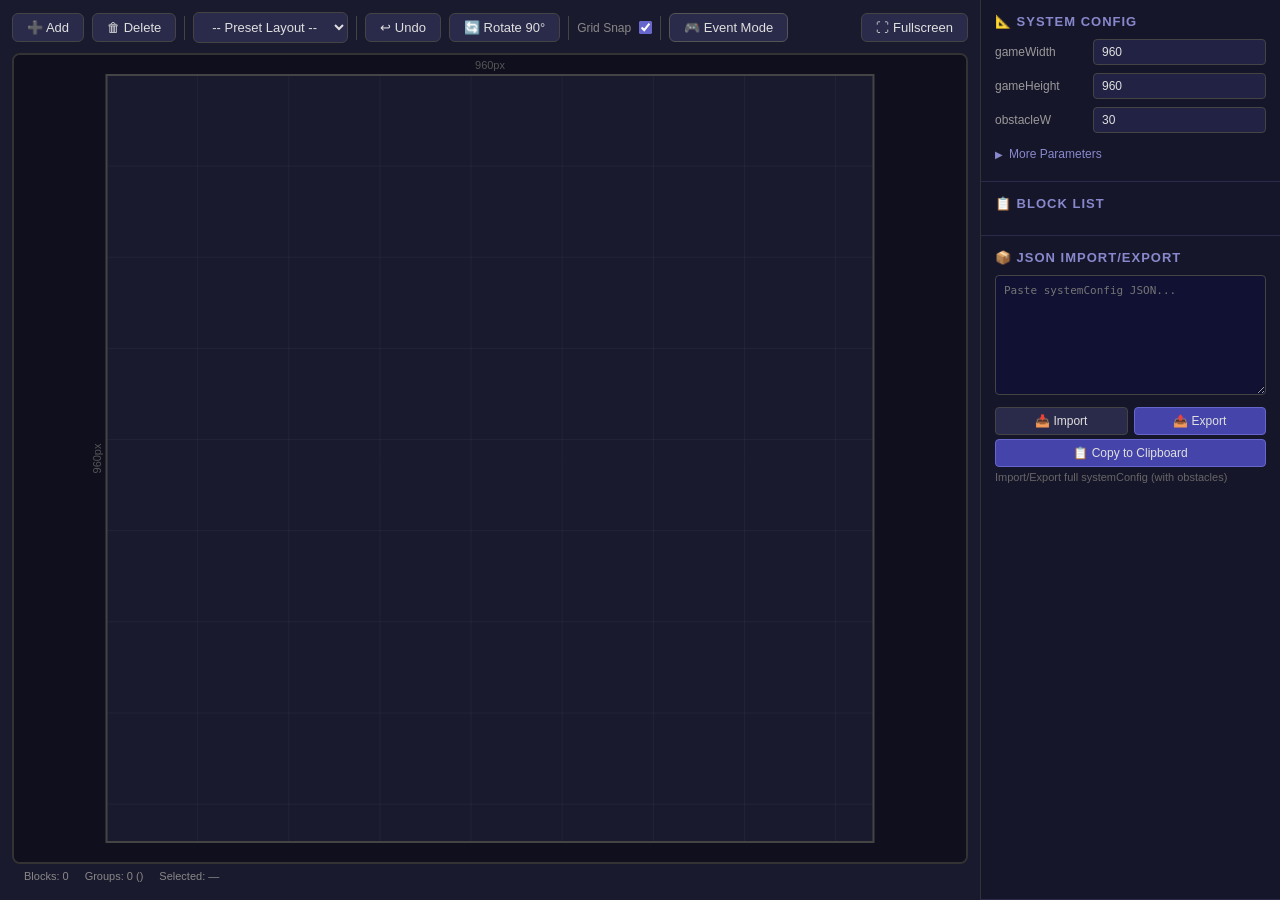
==== game_lavafloor_editor.html @ 0422a265 "add lavafloor_editor" ====
<!DOCTYPE html>
<html lang="zh">
<head>
    <meta charset="UTF-8">
    <meta name="viewport" content="width=device-width, initial-scale=1.0">
    <title t-key="editor-title">Obstacles Editor</title>
    <style>
        * { margin: 0; padding: 0; box-sizing: border-box; }
        body {
            font-family: 'Segoe UI', 'PingFang SC', sans-serif;
            background: #1a1a2e;
            color: #e0e0e0;
            height: 100vh;
            display: flex;
            overflow: hidden;
        }

        /* ── Left Panel: Canvas ── */
        .canvas-panel {
            flex: 1;
            display: flex;
            flex-direction: column;
            padding: 12px;
            min-width: 0;
        }
        .canvas-toolbar {
            display: flex;
            gap: 8px;
            align-items: center;
            margin-bottom: 10px;
            flex-wrap: wrap;
        }
        .canvas-toolbar button, .canvas-toolbar select {
            padding: 6px 14px;
            border: 1px solid #444;
            border-radius: 6px;
            background: #2a2a4a;
            color: #e0e0e0;
            cursor: pointer;
            font-size: 13px;
            transition: background 0.2s;
        }
        .canvas-toolbar button:hover, .canvas-toolbar select:hover {
            background: #3a3a6a;
        }
        .canvas-toolbar .sep {
            width: 1px;
            height: 24px;
            background: #444;
        }
        .canvas-wrapper {
            flex: 1;
            position: relative;
            border: 2px solid #333;
            border-radius: 8px;
            overflow: hidden;
            background: #0f0f1e;
        }
        canvas {
            display: block;
            width: 100%;
            height: 100%;
        }

        /* ── Right Panel ── */
        .side-panel {
            width: 300px;
            background: #16162b;
            border-left: 1px solid #333;
            display: flex;
            flex-direction: column;
            overflow-y: auto;
        }
        .panel-section {
            padding: 14px;
            border-bottom: 1px solid #2a2a4a;
        }
        .panel-section h3 {
            font-size: 13px;
            color: #8888cc;
            margin-bottom: 10px;
            text-transform: uppercase;
            letter-spacing: 1px;
        }

        /* Form controls */
        .field-row {
            display: flex;
            align-items: center;
            gap: 8px;
            margin-bottom: 8px;
        }
        .field-row label {
            font-size: 12px;
            color: #999;
            min-width: 90px;
            flex-shrink: 0;
        }
        .field-row input, .field-row select {
            flex: 1;
            padding: 5px 8px;
            border: 1px solid #444;
            border-radius: 4px;
            background: #222244;
            color: #e0e0e0;
            font-size: 12px;
        }
        .field-row input:focus, .field-row select:focus {
            outline: none;
            border-color: #6666cc;
        }

        /* Group buttons */
        .group-buttons {
            display: flex;
            flex-wrap: wrap;
            gap: 4px;
            margin-top: 6px;
        }
        .group-btn {
            min-width: 32px;
            padding: 4px 8px;
            border: 1px solid #555;
            border-radius: 4px;
            background: #2a2a4a;
            color: #e0e0e0;
            cursor: pointer;
            font-size: 12px;
            text-align: center;
            transition: all 0.15s;
        }
        .group-btn:hover { background: #3a3a6a; }
        .group-btn.active {
            border-color: #88f;
            background: #4444aa;
        }

        /* Block list */
        .block-list {
            max-height: 200px;
            overflow-y: auto;
            font-size: 12px;
        }
        .block-list-item {
            padding: 4px 8px;
            cursor: pointer;
            border-radius: 3px;
            display: flex;
            align-items: center;
            gap: 6px;
            transition: background 0.1s;
        }
        .block-list-item:hover { background: #2a2a4a; }
        .block-list-item.selected { background: #3a3a6a; border: 1px solid #6666cc; }
        .block-list-item .color-dot {
            width: 10px; height: 10px;
            border-radius: 2px;
            flex-shrink: 0;
        }

        /* JSON area */
        .json-area {
            width: 100%;
            min-height: 120px;
            padding: 8px;
            border: 1px solid #444;
            border-radius: 4px;
            background: #111133;
            color: #aaffaa;
            font-family: 'Fira Code', 'Menlo', monospace;
            font-size: 11px;
            resize: vertical;
        }
        .btn-row {
            display: flex;
            gap: 6px;
            margin-top: 8px;
        }
        .btn-row button {
            flex: 1;
            padding: 6px;
            border: 1px solid #444;
            border-radius: 4px;
            background: #2a2a4a;
            color: #e0e0e0;
            cursor: pointer;
            font-size: 12px;
            transition: background 0.2s;
        }
        .btn-row button:hover { background: #3a3a6a; }
        .btn-row button.primary {
            background: #4444aa;
            border-color: #6666cc;
        }
        .btn-row button.primary:hover {
            background: #5555cc;
        }
        .btn-row button.danger {
            background: #662222;
            border-color: #993333;
        }
        .btn-row button.danger:hover { background: #883333; }

        /* Toast */
        .toast {
            position: fixed;
            bottom: 20px;
            left: 50%;
            transform: translateX(-50%) translateY(60px);
            background: #4444aa;
            color: #fff;
            padding: 10px 24px;
            border-radius: 8px;
            font-size: 13px;
            opacity: 0;
            transition: all 0.3s;
            pointer-events: none;
            z-index: 999;
        }
        .toast.show {
            opacity: 1;
            transform: translateX(-50%) translateY(0);
        }

        /* Info text */
        .info-text {
            font-size: 11px;
            color: #666;
            margin-top: 4px;
        }

        /* Reactive Event Mode button */
        .canvas-toolbar button.event-mode-btn {
            background: #2a2a4a;
            border-color: #555;
            transition: background 0.2s, border-color 0.2s, box-shadow 0.2s;
        }
        .canvas-toolbar button.event-mode-btn.active {
            background: #6a2020;
            border-color: #ff6060;
            color: #ff9999;
            box-shadow: 0 0 8px rgba(255, 80, 80, 0.5);
        }
        /* Fullscreen button */
        .canvas-toolbar button.fullscreen-btn {
            margin-left: auto;
        }
        /* Ripple overlay on canvas in event mode */
        .canvas-wrapper.event-mode {
            border-color: rgba(255, 80, 80, 0.5);
            box-shadow: 0 0 16px rgba(255, 60, 60, 0.25) inset;
        }

        /* Fullscreen: hide side panel, maximise canvas */
        body.fullscreen-mode .side-panel {
            display: none;
        }
        body.fullscreen-mode .canvas-panel {
            padding: 0;
        }
        body.fullscreen-mode .canvas-toolbar {
            display: none;
        }
        body.fullscreen-mode .stats-bar {
            display: none;
        }
        body.fullscreen-mode .canvas-wrapper {
            border: none;
            border-radius: 0;
        }
        /* Floating exit button in fullscreen */
        .fullscreen-exit-float {
            display: none;
            position: fixed;
            top: 12px;
            left: 12px;
            z-index: 1000;
            width: 28px;
            height: 28px;
            padding: 0;
            border: 1px solid rgba(255,255,255,0.2);
            border-radius: 50%;
            background: rgba(30,30,50,0.6);
            color: #aaa;
            cursor: pointer;
            font-size: 16px;
            line-height: 28px;
            text-align: center;
            backdrop-filter: blur(8px);
            transition: opacity 0.3s, background 0.2s;
            opacity: 0.4;
        }
        .fullscreen-exit-float:hover {
            opacity: 1;
            background: rgba(80,30,30,0.9);
            color: #fff;
        }
        body.fullscreen-mode .fullscreen-exit-float {
            display: block;
        }
        /* Floating controls panel in fullscreen */
        .fullscreen-controls {
            display: none;
            position: fixed;
            top: 48px;
            left: 12px;
            z-index: 1000;
            padding: 8px 14px;
            border: 1px solid rgba(255,255,255,0.2);
            border-radius: 8px;
            background: rgba(30,30,50,0.8);
            color: #ccc;
            font-size: 12px;
            backdrop-filter: blur(8px);
            opacity: 0.6;
            transition: opacity 0.3s;
            user-select: none;
        }
        .fullscreen-controls:hover { opacity: 1; }
        .fullscreen-controls label { cursor: pointer; display: flex; align-items: center; gap: 6px; }
        body.fullscreen-mode .fullscreen-controls {
            display: flex;
            flex-direction: column;
            gap: 4px;
        }

        /* Collapsible */
        .collapse-toggle {
            display: flex;
            align-items: center;
            gap: 6px;
            cursor: pointer;
            font-size: 12px;
            color: #8888cc;
            padding: 6px 0;
            user-select: none;
            transition: color 0.2s;
        }
        .collapse-toggle:hover { color: #aaaaee; }
        .collapse-toggle .arrow {
            display: inline-block;
            transition: transform 0.2s;
            font-size: 10px;
        }
        .collapse-toggle.open .arrow { transform: rotate(90deg); }
        .collapse-content {
            max-height: 0;
            overflow: hidden;
            transition: max-height 0.3s ease;
        }
        .collapse-content.open {
            max-height: 600px;
        }

        /* Stats bar */
        .stats-bar {
            font-size: 11px;
            color: #888;
            padding: 6px 12px;
            display: flex;
            gap: 16px;
        }
        /* Confirm Modal */
        .modal-overlay {
            position: fixed;
            inset: 0;
            background: rgba(0,0,0,0.6);
            z-index: 2000;
            display: flex;
            align-items: center;
            justify-content: center;
            backdrop-filter: blur(4px);
        }
        .modal-box {
            background: #1e1e2e;
            border: 1px solid rgba(255,255,255,0.15);
            border-radius: 12px;
            padding: 24px 28px;
            max-width: 420px;
            text-align: center;
            box-shadow: 0 8px 32px rgba(0,0,0,0.5);
        }
        .modal-box h3 { color: #ffcc00; margin-bottom: 12px; font-size: 16px; }
        .modal-box p { color: #ccc; font-size: 13px; line-height: 1.6; margin-bottom: 20px; }
        .modal-btns { display: flex; gap: 12px; justify-content: center; }
        .modal-btns button {
            padding: 8px 20px;
            border-radius: 6px;
            border: 1px solid rgba(255,255,255,0.2);
            background: #2a2a3e;
            color: #e0e0e0;
            cursor: pointer;
            font-size: 13px;
            transition: background 0.2s;
        }
        .modal-btns button:hover { background: #3a3a5e; }
        .modal-btns button.danger { background: #8b2020; border-color: #cc3333; }
        .modal-btns button.danger:hover { background: #aa3030; }
    </style>
</head>
<body>

<!-- Left: Canvas -->
<div class="canvas-panel">
    <div class="canvas-toolbar">
        <button id="btnAdd" t-key="editor-add" title="Add Block">➕ Add</button>
        <button id="btnDelete" t-key="editor-delete" title="Delete selected" class="danger">🗑 Delete</button>
        <div class="sep"></div>
        <select id="presetSelect">
            <option value="" t-key="editor-preset">-- Preset Layout --</option>
            <option value="default" t-key="editor-preset-default">Default Layout</option>
            <option value="corners4" t-key="editor-preset-corners4">Simple (8)</option>
            <option value="edges" t-key="editor-preset-edges">Standard (12)</option>
            <option value="diamond" t-key="editor-preset-diamond">Full (16)</option>
            <option value="circle8" t-key="editor-preset-circle8">Circle (8)</option>
            <option value="circle12" t-key="editor-preset-circle12">Circle (12)</option>
        </select>
        <div class="sep"></div>
        <button id="btnUndo" t-key="editor-undo" title="Undo">↩ Undo</button>
        <button id="btnRotate90" t-key="editor-rotate90" title="Rotate 90°">🔄 Rotate 90°</button>
        <div class="sep"></div>
        <label style="font-size:12px;color:#888;" t-key="editor-snap">Grid Snap</label>
        <input type="checkbox" id="snapToggle" checked style="accent-color:#6666cc;">
        <div class="sep"></div>
        <button id="btnEventMode" class="event-mode-btn" t-key="editor-event-mode" title="Toggle event mode">🎮 Event Mode</button>
        <button id="btnFullscreen" class="fullscreen-btn" t-key="editor-fullscreen" title="Fullscreen">⛶ Fullscreen</button>
    </div>
    <div class="canvas-wrapper">
        <canvas id="editorCanvas"></canvas>
    </div>
    <button class="fullscreen-exit-float" id="btnFullscreenExit" title="退出全屏 (ESC)">×</button>
    <div class="fullscreen-controls">
        <label><input type="checkbox" id="previewGridToggle" checked style="accent-color:#888;"> <span t-key="editor-grid">Grid</span></label>
        <label><input type="checkbox" id="previewDebugToggle" checked style="accent-color:#ffff00;"> <span t-key="editor-debug-borders">Debug Borders</span></label>
        <label><input type="checkbox" id="previewEventToggle" style="accent-color:#ff6666;"> <span t-key="editor-event-mode">🎮 Event Mode</span></label>
    </div>
    <div class="stats-bar">
        <span id="statBlocks">Blocks: 0</span>
        <span id="statGroups">Groups: 0</span>
        <span id="statSelected">Selected: —</span>
    </div>
</div>

<!-- Right: Panel -->
<div class="side-panel">
    <!-- System Config -->
    <div class="panel-section">
        <h3 t-key="editor-sys-config">📐 System Config</h3>
        <div class="field-row">
            <label>gameWidth</label>
            <input type="number" id="cfgWidth" value="960">
        </div>
        <div class="field-row">
            <label>gameHeight</label>
            <input type="number" id="cfgHeight" value="960">
        </div>
        <div class="field-row">
            <label>obstacleW</label>
            <input type="number" id="cfgObstW" value="30">
        </div>
        <div class="collapse-toggle" id="cfgToggle">
            <span class="arrow">▶</span> <span t-key="editor-more-params">More Parameters</span>
        </div>
        <div class="collapse-content" id="cfgMore">
            <div class="field-row">
                <label>paddingTop</label>
                <input type="number" id="cfgPaddingTop" value="10">
            </div>
            <div class="field-row">
                <label>paddingBottom</label>
                <input type="number" id="cfgPaddingBottom" value="10">
            </div>
            <div class="field-row">
                <label>offsetX</label>
                <input type="number" id="cfgOffsetX" value="0">
            </div>
            <div class="field-row">
                <label>meterScale</label>
                <input type="number" id="cfgMeterScale" value="3.88" step="0.01">
            </div>
            <div class="field-row">
                <label>obstacleScale</label>
                <input type="number" id="cfgObstacleScale" value="0.98" step="0.01">
            </div>
            <div class="field-row">
                <label>contentPadding</label>
                <input type="number" id="cfgContentPadding" value="20">
            </div>
            <div class="field-row">
                <label>contentPadOfsX</label>
                <input type="number" id="cfgContentPaddingOffsetX" value="0">
            </div>
            <div class="field-row">
                <label>contentPadOfsY</label>
                <input type="number" id="cfgContentPaddingOffsetY" value="0">
            </div>
            <div class="field-row">
                <label>monstersAreaW</label>
                <input type="number" id="cfgMonstersAreaWidth" value="160">
            </div>
            <div class="field-row">
                <label>monstersAreaH</label>
                <input type="number" id="cfgMonstersAreaHeight" value="160">
            </div>
            <div class="field-row">
                <label>monstersOfsX</label>
                <input type="number" id="cfgMonstersAreaOffsetX" value="40">
            </div>
            <div class="field-row">
                <label>gameScreen</label>
                <input type="number" id="cfgGameScreen" value="1" min="1">
            </div>
            <div class="field-row">
                <label>scoreScreen</label>
                <input type="number" id="cfgScoreScreen" value="2" min="1">
            </div>
            <div class="field-row">
                <label>uiRotation</label>
                <input type="number" id="cfgUiRotation" value="0">
            </div>
        </div>
    </div>

    <!-- Selected Block -->
    <div class="panel-section" id="selectedPanel" style="display:none;">
        <h3 t-key="editor-selected-block">🔧 Selected Block</h3>
        <div class="field-row">
            <label>Index</label>
            <input type="text" id="selIndex" readonly style="background:#1a1a2e;">
        </div>
        <div class="field-row">
            <label>X (px)</label>
            <input type="number" id="selX" step="1">
        </div>
        <div class="field-row">
            <label>Y (px)</label>
            <input type="number" id="selY" step="1">
        </div>
        <div class="field-row">
            <label>Group</label>
            <input type="text" id="selGroup" placeholder="A">
        </div>
        <div class="field-row">
            <label>bidx</label>
            <input type="number" id="selBidx" step="1" min="0">
        </div>
        <div style="margin-top:6px;">
            <label style="font-size:12px;color:#999;" t-key="editor-quick-group">Quick Set Group:</label>
            <div class="group-buttons" id="quickGroups"></div>
        </div>
    </div>

    <!-- Block List -->
    <div class="panel-section">
        <h3 t-key="editor-block-list">📋 Block List</h3>
        <div class="block-list" id="blockList"></div>
    </div>

    <!-- JSON Import / Export -->
    <div class="panel-section" style="flex:1;">
        <h3 t-key="editor-json-io">📦 JSON Import/Export</h3>
        <textarea class="json-area" id="jsonArea" placeholder='Paste systemConfig JSON...'></textarea>
        <div class="btn-row">
            <button id="btnImport" t-key="editor-import">📥 Import</button>
            <button id="btnExport" class="primary" t-key="editor-export">📤 Export</button>
        </div>
        <div class="btn-row" style="margin-top:4px;">
            <button id="btnCopy" class="primary" t-key="editor-copy">📋 Copy to Clipboard</button>
        </div>
        <div class="btn-row" id="applyToGameRow" style="margin-top:8px; display:none;">
            <button id="btnApplyToGame" class="danger" t-key="editor-apply-game">⚠️ Apply to Game</button>
        </div>
        <p class="info-text" t-key="editor-json-hint">Import/Export full systemConfig (with obstacles)</p>
    </div>
</div>

<!-- Confirm Modal -->
<div class="modal-overlay" id="confirmModal" style="display:none;">
    <div class="modal-box">
        <h3 t-key="editor-apply-warn-title">⚠️ Warning</h3>
        <p t-key="editor-apply-warn-msg">This will overwrite the current game configuration. The game must be restarted to take effect. Continue?</p>
        <div class="modal-btns">
            <button id="modalCancel" t-key="common_cancel">Cancel</button>
            <button id="modalConfirm" class="danger" t-key="editor-apply-confirm">Confirm Apply</button>
        </div>
    </div>
</div>

<!-- Toast -->
<div class="toast" id="toast"></div>

<script>
// ═══════════════════════════════════════════════
// i18n (inlined for standalone use without dependencies)
// ═══════════════════════════════════════════════
window.translations = {};
window.appConfigs = { locale: 'en' };
window._pendingSystemConfig = null;

function getTranslation(translations, key, lang, defaultValue) {
    if (translations[lang] && translations[lang][key]) return translations[lang][key];
    if (translations["en"] && translations["en"][key]) return translations["en"][key];
    return defaultValue;
}
function tt(key, defaultValue) {
    return getTranslation(translations, key, appConfigs.locale, defaultValue);
}
function translateElements() {
    document.querySelectorAll('[t-key]').forEach(el => {
        const key = el.getAttribute('t-key');
        el.textContent = tt(key, el.textContent);
    });
}

// Load translations & config from Electron (skipped in standalone browser)
if (window.electronAPI) {
    document.getElementById('applyToGameRow').style.display = '';
    Promise.all([
        window.electronAPI.getTranslations(),
        window.electronAPI.getConfig()
    ]).then(([t, c]) => {
        window.translations = t || {};
        window.appConfigs = c || { locale: 'en' };
        translateElements();
        if (c && c.systemConfigParsed) {
            window._pendingSystemConfig = c.systemConfigParsed;
        }
        if (typeof autoLoadConfig === 'function') {
            autoLoadConfig();
        }
    });
}
</script>
<script>
// ═══════════════════════════════════════════════
// Configuration & State
// ═══════════════════════════════════════════════

const GROUP_COLORS = [
    '#FFD740', '#66BB6A', '#AB47BC', '#EC407A',
    '#D4E157', '#26C6DA', '#78909C', '#FF7043',
    '#8D6E63', '#7E57C2', '#26A69A', '#EF5350'
];

const DEFAULT_GROUPS = ['A','B','C','D','E','F','G','H'];

let state = {
    blocks: [],        // [{x, y, group, bidx}] — pixel positions
    selectedIdxs: [],
    // System config fields
    gameWidth: 960,
    gameHeight: 960,
    obstacleW: 30,
    paddingTop: 10,
    paddingBottom: 10,
    offsetX: 0,
    meterScale: 3.88,
    obstacleScale: 0.98,
    contentPadding: 20,
    contentPaddingOffsetX: 0,
    contentPaddingOffsetY: 0,
    monstersAreaWidth: 160,
    monstersAreaHeight: 160,
    monstersAreaOffsetX: 40,
    gameScreen: 1,
    scoreScreen: 2,
    uiRotation: 0,
    // Editor state
    snapEnabled: true,
    gridSize: 10,
    undoStack: [],
};

// ═══════════════════════════════════════════════
// Canvas Setup
// ═══════════════════════════════════════════════

const canvas = document.getElementById('editorCanvas');
const ctx = canvas.getContext('2d');
let canvasScale = 1; // game pixels → screen pixels
let canvasOffsetX = 0, canvasOffsetY = 0;

let isGamePreviewMode = false;
let showPreviewGrid = true;
let showPreviewDebug = true;

function resizeCanvas() {
    const wrapper = canvas.parentElement;
    canvas.width = wrapper.clientWidth;
    canvas.height = wrapper.clientHeight;

    if (isGamePreviewMode) {
        // Game-preview mode: match the game's Scale.FIT behavior
        // Game uses: containerH = screenH - paddingTop - paddingBottom
        // Then fits gameWidth x gameHeight inside that container, centered with offsetX
        const paddingTop = state.paddingTop || 0;
        const paddingBottom = state.paddingBottom || 0;
        const offsetX = state.offsetX || 0;

        const availW = canvas.width;
        const availH = canvas.height - paddingTop - paddingBottom;

        const scaleX = availW / state.gameWidth;
        const scaleY = availH / state.gameHeight;
        canvasScale = Math.min(scaleX, scaleY);

        const gameRenderedW = state.gameWidth * canvasScale;
        const gameRenderedH = state.gameHeight * canvasScale;

        canvasOffsetX = (availW - gameRenderedW) / 2 + offsetX;
        canvasOffsetY = paddingTop + (availH - gameRenderedH) / 2;
    } else {
        // Normal editor mode
        const pad = 20;
        const scaleX = (canvas.width - pad * 2) / state.gameWidth;
        const scaleY = (canvas.height - pad * 2) / state.gameHeight;
        canvasScale = Math.min(scaleX, scaleY);
        canvasOffsetX = (canvas.width - state.gameWidth * canvasScale) / 2;
        canvasOffsetY = (canvas.height - state.gameHeight * canvasScale) / 2;
    }

    render();
}

window.addEventListener('resize', resizeCanvas);

// ═══════════════════════════════════════════════
// Coordinate Transforms
// ═══════════════════════════════════════════════

function gameToScreen(gx, gy) {
    return [canvasOffsetX + gx * canvasScale, canvasOffsetY + gy * canvasScale];
}

function screenToGame(sx, sy) {
    return [(sx - canvasOffsetX) / canvasScale, (sy - canvasOffsetY) / canvasScale];
}

function snapToGrid(val, maxVal, isX) {
    if (!state.snapEnabled) return val;
    const grid = getActualObstacleW();
    
    const candidates = [];
    // 1. Base Forward Grid
    candidates.push({ val: Math.round(val / grid) * grid, weight: 1 });
    
    // 2. Absolute boundaries
    if (maxVal !== undefined) {
        candidates.push({ val: maxVal - grid, weight: 1 }); // Exact edge
        candidates.push({ val: maxVal / 2 - grid / 2, weight: 1 }); // Exact center
    }
    
    // 3. Object-based anchors (Smart Guides) from unselected blocks
    if (isX !== undefined) {
        for (let i = 0; i < state.blocks.length; i++) {
            if (state.selectedIdxs.includes(i)) continue;
            const ref = isX ? state.blocks[i].x : state.blocks[i].y;
            candidates.push({ val: ref, weight: 2 });
            candidates.push({ val: ref - grid, weight: 2 });
            candidates.push({ val: ref + grid, weight: 2 });
        }
    }
    
    // Find best candidate (weight reduces perceived distance)
    let best = candidates[0];
    let minScore = Math.abs(val - best.val) - best.weight * 10;
    
    for (let i = 1; i < candidates.length; i++) {
        const score = Math.abs(val - candidates[i].val) - candidates[i].weight * 10;
        if (score < minScore) {
            minScore = score;
            best = candidates[i];
        }
    }
    
    return best.val;
}

function getActualObstacleW() {
    return state.obstacleW * state.meterScale * Math.abs(state.obstacleScale); // use abs just in case
}

// ═══════════════════════════════════════════════
// Group Color Mapping
// ═══════════════════════════════════════════════

function getGroupColor(group) {
    const groups = [...new Set(state.blocks.map(b => b.group))].sort();
    const idx = groups.indexOf(group);
    return GROUP_COLORS[idx >= 0 ? idx % GROUP_COLORS.length : 0];
}

function getGroupColorDirect(group) {
    // stable color by hashing group name
    let hash = 0;
    for (let i = 0; i < group.length; i++) hash = (hash * 31 + group.charCodeAt(i)) | 0;
    return GROUP_COLORS[Math.abs(hash) % GROUP_COLORS.length];
}

// ═══════════════════════════════════════════════
// Rendering
// ═══════════════════════════════════════════════

function render() {
    const w = canvas.width, h = canvas.height;
    ctx.clearRect(0, 0, w, h);

    // Background
    ctx.fillStyle = isGamePreviewMode ? '#000000' : '#0f0f1e';
    ctx.fillRect(0, 0, w, h);

    // Game area
    const [ax, ay] = gameToScreen(0, 0);
    const aw = state.gameWidth * canvasScale;
    const ah = state.gameHeight * canvasScale;

    // Fill game area
    ctx.fillStyle = isGamePreviewMode ? '#000000' : '#1a1a2e';
    ctx.fillRect(ax, ay, aw, ah);

    if (isGamePreviewMode) {
        // ── Fullscreen game-preview overlays ──
        const lineSize = 2;

        // Optional gray-white grid at obstacleW intervals
        if (showPreviewGrid) {
            ctx.strokeStyle = 'rgba(200,200,200,0.3)';
            ctx.lineWidth = 1;
            const gridGamePx = getActualObstacleW();
            for (let gx = 0; gx <= state.gameWidth; gx += gridGamePx) {
                const [sx] = gameToScreen(gx, 0);
                ctx.beginPath(); ctx.moveTo(sx, ay); ctx.lineTo(sx, ay + ah); ctx.stroke();
            }
            for (let gy = 0; gy <= state.gameHeight; gy += gridGamePx) {
                const [, sy] = gameToScreen(0, gy);
                ctx.beginPath(); ctx.moveTo(ax, sy); ctx.lineTo(ax + aw, sy); ctx.stroke();
            }
        }

        if (showPreviewDebug) {
            // Red border: game area outer edge (matches drawDebugOutLayer)
            ctx.strokeStyle = 'rgba(255,0,0,1)';
            ctx.lineWidth = lineSize;
            ctx.strokeRect(
                ax + lineSize,
                ay + lineSize,
                aw - 2 * lineSize,
                ah - 2 * lineSize
            );

            // Yellow border: contentPadding inset (matches drawDebugInLayer)
            const cpx = (state.contentPadding + lineSize + (state.contentPaddingOffsetX || 0)) * canvasScale;
            const cpy = (state.contentPadding + lineSize + (state.contentPaddingOffsetY || 0)) * canvasScale;
            const cpw = aw - 2 * state.contentPadding * canvasScale - 2 * lineSize;
            const cph = ah - 2 * state.contentPadding * canvasScale - 2 * lineSize;
            ctx.strokeStyle = 'rgba(255,255,0,1)';
            ctx.lineWidth = lineSize;
            ctx.strokeRect(ax + cpx, ay + cpy, cpw, cph);

            // Green border: monsters area (centered)
            const maw = (state.monstersAreaWidth || 0) * canvasScale;
            const mah = (state.monstersAreaHeight || 0) * canvasScale;
            const maOffX = (state.monstersAreaOffsetX || 0) * canvasScale;
            if (maw > 0 && mah > 0) {
                const maCenterX = ax + aw / 2 + maOffX;
                const maCenterY = ay + ah / 2;
                ctx.strokeStyle = 'rgba(0,255,0,1)';
                ctx.lineWidth = 1;
                ctx.strokeRect(maCenterX - maw / 2, maCenterY - mah / 2, maw, mah);
            }
        }
    } else {
        // Grid lines (editor only)
        ctx.strokeStyle = 'rgba(255,255,255,0.04)';
        ctx.lineWidth = 1;
        const gridGamePx = getActualObstacleW();
        for (let gx = 0; gx <= state.gameWidth; gx += gridGamePx) {
            const [sx] = gameToScreen(gx, 0);
            ctx.beginPath(); ctx.moveTo(sx, ay); ctx.lineTo(sx, ay + ah); ctx.stroke();
        }
        for (let gy = 0; gy <= state.gameHeight; gy += gridGamePx) {
            const [, sy] = gameToScreen(0, gy);
            ctx.beginPath(); ctx.moveTo(ax, sy); ctx.lineTo(ax + aw, sy); ctx.stroke();
        }

        // Game area border
        ctx.strokeStyle = '#444';
        ctx.lineWidth = 2;
        ctx.strokeRect(ax, ay, aw, ah);

        // Dimension labels
        ctx.fillStyle = '#555';
        ctx.font = '11px sans-serif';
        ctx.textAlign = 'center';
        ctx.fillText(`${state.gameWidth}px`, ax + aw / 2, ay - 6);
        ctx.save();
        ctx.translate(ax - 6, ay + ah / 2);
        ctx.rotate(-Math.PI / 2);
        ctx.fillText(`${state.gameHeight}px`, 0, 0);
        ctx.restore();
    }

    // Blocks
    const actualOw = getActualObstacleW();
    const blockScreenW = actualOw * canvasScale;
    for (let i = 0; i < state.blocks.length; i++) {
        const b = state.blocks[i];
        const [sx, sy] = gameToScreen(b.x, b.y);
        const color = getGroupColor(b.group);

        // Block fill
        const isSel = state.selectedIdxs.includes(i);
        ctx.fillStyle = color;
        ctx.globalAlpha = isSel ? 1.0 : 0.75;
        ctx.fillRect(sx, sy, blockScreenW, blockScreenW);

        // Border
        ctx.globalAlpha = 1;
        ctx.strokeStyle = isSel ? '#fff' : 'rgba(0,0,0,0.5)';
        ctx.lineWidth = isSel ? 2.5 : 1;
        ctx.strokeRect(sx, sy, blockScreenW, blockScreenW);

        // Label: index
        ctx.fillStyle = '#000';
        ctx.font = `bold ${Math.max(10, blockScreenW * 0.3)}px sans-serif`;
        ctx.textAlign = 'center';
        ctx.textBaseline = 'middle';
        ctx.fillText(`${i}`, sx + blockScreenW / 2, sy + blockScreenW / 2 - blockScreenW * 0.12);

        // Label: group + bidx
        ctx.font = `${Math.max(8, blockScreenW * 0.18)}px sans-serif`;
        ctx.fillStyle = 'rgba(0,0,0,0.7)';
        ctx.fillText(`${b.group} | b${b.bidx}`, sx + blockScreenW / 2, sy + blockScreenW / 2 + blockScreenW * 0.2);
    }

    // Update stats
    const groups = [...new Set(state.blocks.map(b => b.group))];
    document.getElementById('statBlocks').textContent = `Blocks: ${state.blocks.length}`;
    document.getElementById('statGroups').textContent = `Groups: ${groups.length} (${groups.sort().join(', ')})`;
    document.getElementById('statSelected').textContent = state.selectedIdxs.length > 0 ? `Selected: ${state.selectedIdxs.length}` : 'Selected: —';
}

// ═══════════════════════════════════════════════
// Reactive Event Mode
// ═══════════════════════════════════════════════

let eventMode = false;
// activeEvents: Map<blockIdx, {startTime, duration}>
const activeEvents = new Map();
let animFrameId = null;

function setEventMode(enabled) {
    eventMode = enabled;
    const btn = document.getElementById('btnEventMode');
    const wrapper = canvas.parentElement;
    const previewToggle = document.getElementById('previewEventToggle');
    if (previewToggle) previewToggle.checked = enabled;
    if (enabled) {
        btn.classList.add('active');
        btn.textContent = '🎮 响应事件模式 [ON]';
        wrapper.classList.add('event-mode');
        selectBlocks([]);
        showToast('响应事件模式已开启 — 点击 Block 触发激活效果');
        startEventAnimLoop();
    } else {
        btn.classList.remove('active');
        btn.textContent = '🎮 响应事件模式';
        wrapper.classList.remove('event-mode');
        activeEvents.clear();
        if (animFrameId) { cancelAnimationFrame(animFrameId); animFrameId = null; }
        showToast('响应事件模式已关闭');
        render();
    }
}

document.getElementById('btnEventMode').addEventListener('click', () => {
    setEventMode(!eventMode);
});

function startEventAnimLoop() {
    function loop() {
        if (!eventMode) return;
        renderEventMode();
        animFrameId = requestAnimationFrame(loop);
    }
    if (animFrameId) cancelAnimationFrame(animFrameId);
    animFrameId = requestAnimationFrame(loop);
}

function triggerBlockEvent(idx) {
    activeEvents.set(idx, { startTime: performance.now(), duration: 600 });
}

// Hardware signal listener (same as test_page)
if (window.electronAPI) {
    window.electronAPI.receiveMessage('control.message', (message) => {
        if (message.action === 'updateKeyStatus') {
            // Auto-enable event mode on first hardware signal
            if (!eventMode) {
                setEventMode(true);
            }
            if (message.data === 'keydown') {
                // Find block(s) matching the bidx and trigger event
                for (let i = 0; i < state.blocks.length; i++) {
                    if (state.blocks[i].bidx === message.key) {
                        triggerBlockEvent(i);
                    }
                }
            }
        }
    });
}

function renderEventMode() {
    const now = performance.now();
    const w = canvas.width, h = canvas.height;
    ctx.clearRect(0, 0, w, h);

    // Background
    ctx.fillStyle = '#0f0f1e';
    ctx.fillRect(0, 0, w, h);

    // Game area
    const [ax, ay] = gameToScreen(0, 0);
    const aw = state.gameWidth * canvasScale;
    const ah = state.gameHeight * canvasScale;
    ctx.fillStyle = '#1a1a2e';
    ctx.fillRect(ax, ay, aw, ah);

    // Grid lines (subtle)
    ctx.strokeStyle = 'rgba(255,255,255,0.03)';
    ctx.lineWidth = 1;
    const gridGamePx = getActualObstacleW();
    for (let gx = 0; gx <= state.gameWidth; gx += gridGamePx) {
        const [sx] = gameToScreen(gx, 0);
        ctx.beginPath(); ctx.moveTo(sx, ay); ctx.lineTo(sx, ay + ah); ctx.stroke();
    }
    for (let gy = 0; gy <= state.gameHeight; gy += gridGamePx) {
        const [, sy] = gameToScreen(0, gy);
        ctx.beginPath(); ctx.moveTo(ax, sy); ctx.lineTo(ax + aw, sy); ctx.stroke();
    }

    ctx.strokeStyle = '#444';
    ctx.lineWidth = 2;
    ctx.strokeRect(ax, ay, aw, ah);

    const actualOw = getActualObstacleW();
    const blockScreenW = actualOw * canvasScale;

    for (let i = 0; i < state.blocks.length; i++) {
        const b = state.blocks[i];
        const [sx, sy] = gameToScreen(b.x, b.y);
        const baseColor = getGroupColor(b.group);

        const ev = activeEvents.get(i);
        let t = 0; // 0 = idle, 1 = peak of activation
        if (ev) {
            const elapsed = now - ev.startTime;
            if (elapsed >= ev.duration) {
                activeEvents.delete(i);
            } else {
                // ease-out curve: rises fast then fades
                const raw = elapsed / ev.duration;
                t = Math.sin(raw * Math.PI); // 0→1→0 arc
            }
        }

        // Scale the block for "pop" effect
        const scale = 1 + t * 0.18;
        const cx = sx + blockScreenW / 2;
        const cyc = sy + blockScreenW / 2;
        const sw = blockScreenW * scale;

        ctx.save();
        ctx.translate(cx, cyc);

        // Glow
        if (t > 0) {
            ctx.shadowColor = baseColor;
            ctx.shadowBlur = 24 * t;
        }

        // Fill
        ctx.globalAlpha = 0.6 + t * 0.4;
        ctx.fillStyle = t > 0 ? '#ffffff' : baseColor;
        ctx.fillRect(-sw / 2, -sw / 2, sw, sw);

        // Overlay color tint when active
        if (t > 0) {
            ctx.globalAlpha = t * 0.6;
            ctx.fillStyle = baseColor;
            ctx.fillRect(-sw / 2, -sw / 2, sw, sw);
        }

        ctx.globalAlpha = 1;
        ctx.shadowBlur = 0;
        ctx.strokeStyle = t > 0 ? '#ffffff' : 'rgba(0,0,0,0.5)';
        ctx.lineWidth = t > 0 ? 2.5 : 1;
        ctx.strokeRect(-sw / 2, -sw / 2, sw, sw);

        // Label
        ctx.fillStyle = t > 0.4 ? '#000' : '#000';
        ctx.font = `bold ${Math.max(10, blockScreenW * 0.3)}px sans-serif`;
        ctx.textAlign = 'center';
        ctx.textBaseline = 'middle';
        ctx.fillText(`${i}`, 0, -blockScreenW * 0.12);

        ctx.font = `${Math.max(8, blockScreenW * 0.18)}px sans-serif`;
        ctx.fillStyle = 'rgba(0,0,0,0.7)';
        ctx.fillText(`${b.group}`, 0, blockScreenW * 0.2);

        ctx.restore();

        // Ripple ring
        if (t > 0) {
            const ringR = (blockScreenW / 2) * (1 + t * 1.2);
            ctx.save();
            ctx.globalAlpha = (1 - t) * 0.7;
            ctx.strokeStyle = baseColor;
            ctx.lineWidth = 2;
            ctx.beginPath();
            ctx.arc(cx, cyc, ringR, 0, Math.PI * 2);
            ctx.stroke();
            ctx.restore();
        }
    }

    // Stats
    const groups = [...new Set(state.blocks.map(b => b.group))];
    document.getElementById('statBlocks').textContent = `Blocks: ${state.blocks.length}`;
    document.getElementById('statGroups').textContent = `Groups: ${groups.length} (${groups.sort().join(', ')})`;
    document.getElementById('statSelected').textContent = '🎮 响应事件模式';
}

// ═══════════════════════════════════════════════
// Drag & Drop
// ═══════════════════════════════════════════════

let isDragging = false;
let dragOffsets = [];

canvas.addEventListener('mousedown', (e) => {
    const rect = canvas.getBoundingClientRect();
    const mx = e.clientX - rect.left;
    const my = e.clientY - rect.top;
    const [gx, gy] = screenToGame(mx, my);

    // Hit test — reverse order so top block is selected first
    let hit = -1;
    const actualOw = getActualObstacleW();
    for (let i = state.blocks.length - 1; i >= 0; i--) {
        const b = state.blocks[i];
        if (gx >= b.x && gx <= b.x + actualOw && gy >= b.y && gy <= b.y + actualOw) {
            hit = i;
            break;
        }
    }

    if (hit >= 0) {
        // In event mode: trigger the reactive animation instead of selecting
        if (eventMode) {
            triggerBlockEvent(hit);
            return;
        }
        if (!state.selectedIdxs.includes(hit)) {
            if (!e.shiftKey && !e.ctrlKey && !e.metaKey) selectBlocks([hit]);
            else selectBlocks([...state.selectedIdxs, hit]);
        } else if (e.shiftKey || e.ctrlKey || e.metaKey) {
            selectBlocks(state.selectedIdxs.filter(id => id !== hit));
            return;
        }

        isDragging = true;
        dragOffsets = state.selectedIdxs.map(idx => ({
            idx,
            dx: gx - state.blocks[idx].x,
            dy: gy - state.blocks[idx].y
        }));
        pushUndo();
    } else {
        if (!eventMode) selectBlocks([]);
    }
    render();
});

canvas.addEventListener('mousemove', (e) => {
    if (!isDragging || state.selectedIdxs.length === 0) return;
    const rect = canvas.getBoundingClientRect();
    const [gx, gy] = screenToGame(e.clientX - rect.left, e.clientY - rect.top);

    const actualOw = getActualObstacleW();
    dragOffsets.forEach(({idx, dx, dy}) => {
        let newX = snapToGrid(gx - dx, state.gameWidth, true);
        let newY = snapToGrid(gy - dy, state.gameHeight, false);
        newX = Math.max(0, Math.min(state.gameWidth - actualOw, newX));
        newY = Math.max(0, Math.min(state.gameHeight - actualOw, newY));
        state.blocks[idx].x = newX;
        state.blocks[idx].y = newY;
    });

    updateSelectedPanel();
    render();
});

canvas.addEventListener('mouseup', () => { isDragging = false; });
canvas.addEventListener('mouseleave', () => { isDragging = false; });

// ═══════════════════════════════════════════════
// Selection & Panel
// ═══════════════════════════════════════════════

function selectBlocks(idxs) {
    state.selectedIdxs = idxs;
    const panel = document.getElementById('selectedPanel');
    if (idxs.length > 0) {
        panel.style.display = '';
        updateSelectedPanel();
    } else {
        panel.style.display = 'none';
    }
    updateBlockList();
}

function updateSelectedPanel() {
    if (state.selectedIdxs.length === 0) return;
    
    if (state.selectedIdxs.length === 1) {
        const b = state.blocks[state.selectedIdxs[0]];
        document.getElementById('selIndex').value = state.selectedIdxs[0];
        document.getElementById('selX').value = Math.round(b.x);
        document.getElementById('selY').value = Math.round(b.y);
        document.getElementById('selX').disabled = false;
        document.getElementById('selY').disabled = false;
        document.getElementById('selGroup').value = b.group;
        document.getElementById('selGroup').placeholder = 'A';
        document.getElementById('selBidx').value = b.bidx;
        document.getElementById('selBidx').disabled = false;
    } else {
        document.getElementById('selIndex').value = `${state.selectedIdxs.length} blocks`;
        document.getElementById('selX').value = '';
        document.getElementById('selY').value = '';
        document.getElementById('selX').disabled = true;
        document.getElementById('selY').disabled = true;
        document.getElementById('selBidx').value = '';
        document.getElementById('selBidx').disabled = true;

        const firstGrp = state.blocks[state.selectedIdxs[0]].group;
        const allSame = state.selectedIdxs.every(i => state.blocks[i].group === firstGrp);
        document.getElementById('selGroup').value = allSame ? firstGrp : '';
        document.getElementById('selGroup').placeholder = allSame ? '' : '(Mixed)';
    }
    updateQuickGroups();
}

function updateQuickGroups() {
    const container = document.getElementById('quickGroups');
    const existingGroups = [...new Set(state.blocks.map(b => b.group))].sort();
    const allGroups = [...new Set([...DEFAULT_GROUPS.slice(0, 8), ...existingGroups])].sort();
    
    let currentGroup = '';
    if (state.selectedIdxs.length === 1) currentGroup = state.blocks[state.selectedIdxs[0]].group;
    else if (state.selectedIdxs.length > 1) {
        const firstGrp = state.blocks[state.selectedIdxs[0]].group;
        if (state.selectedIdxs.every(idx => state.blocks[idx].group === firstGrp)) {
            currentGroup = firstGrp;
        }
    }

    container.innerHTML = allGroups.map(g =>
        `<button class="group-btn ${g === currentGroup ? 'active' : ''}" data-group="${g}" style="border-left: 3px solid ${getGroupColorDirect(g)}">${g}</button>`
    ).join('');

    container.querySelectorAll('.group-btn').forEach(btn => {
        btn.addEventListener('click', () => {
            if (state.selectedIdxs.length > 0) {
                pushUndo();
                state.selectedIdxs.forEach(idx => state.blocks[idx].group = btn.dataset.group);
                updateSelectedPanel();
                render();
            }
        });
    });
}

// Panel inputs → state
document.getElementById('selX').addEventListener('change', (e) => {
    if (state.selectedIdxs.length === 1) {
        pushUndo();
        state.blocks[state.selectedIdxs[0]].x = parseInt(e.target.value) || 0;
        render();
    }
});
document.getElementById('selY').addEventListener('change', (e) => {
    if (state.selectedIdxs.length === 1) {
        pushUndo();
        state.blocks[state.selectedIdxs[0]].y = parseInt(e.target.value) || 0;
        render();
    }
});
document.getElementById('selGroup').addEventListener('change', (e) => {
    if (state.selectedIdxs.length > 0 && e.target.value) {
        pushUndo();
        state.selectedIdxs.forEach(idx => state.blocks[idx].group = e.target.value);
        render();
        updateQuickGroups();
    }
});
document.getElementById('selBidx').addEventListener('change', (e) => {
    if (state.selectedIdxs.length === 1) {
        state.blocks[state.selectedIdxs[0]].bidx = parseInt(e.target.value) || 0;
        render();
    }
});

// ═══════════════════════════════════════════════
// Block List
// ═══════════════════════════════════════════════

function updateBlockList() {
    const list = document.getElementById('blockList');
    list.innerHTML = state.blocks.map((b, i) => {
        const color = getGroupColor(b.group);
        const sel = state.selectedIdxs.includes(i) ? 'selected' : '';
        return `<div class="block-list-item ${sel}" data-idx="${i}">
            <span class="color-dot" style="background:${color}"></span>
            <span>#${i}</span>
            <span style="color:#888;">G:${b.group}</span>
            <span style="color:#666;font-size:10px;">(${Math.round(b.x)}, ${Math.round(b.y)})</span>
        </div>`;
    }).join('');

    list.querySelectorAll('.block-list-item').forEach(item => {
        item.addEventListener('click', (e) => {
            const idx = parseInt(item.dataset.idx);
            if (e.shiftKey || e.ctrlKey || e.metaKey) {
                if (state.selectedIdxs.includes(idx)) selectBlocks(state.selectedIdxs.filter(id => id !== idx));
                else selectBlocks([...state.selectedIdxs, idx]);
            } else {
                selectBlocks([idx]);
            }
            render();
        });
    });
}

// ═══════════════════════════════════════════════
// Add / Delete
// ═══════════════════════════════════════════════

document.getElementById('btnAdd').addEventListener('click', () => {
    pushUndo();
    const existingGroups = [...new Set(state.blocks.map(b => b.group))];
    const group = existingGroups.length > 0 ? existingGroups[existingGroups.length - 1] : 'A';
    const newBidx = state.blocks.length;
    const actualOw = getActualObstacleW();
    state.blocks.push({
        x: snapToGrid(state.gameWidth / 2 - actualOw / 2, state.gameWidth, true),
        y: snapToGrid(state.gameHeight / 2 - actualOw / 2, state.gameHeight, false),
        group: group,
        bidx: newBidx
    });
    selectBlocks([state.blocks.length - 1]);
    render();
});

document.getElementById('btnDelete').addEventListener('click', () => {
    if (state.selectedIdxs.length === 0) return;
    pushUndo();
    const toDelete = [...state.selectedIdxs].sort((a,b) => b - a);
    toDelete.forEach(idx => state.blocks.splice(idx, 1));
    selectBlocks([]);
    render();
});

// ═══════════════════════════════════════════════
// Undo
// ═══════════════════════════════════════════════

function pushUndo() {
    state.undoStack.push(JSON.stringify(state.blocks));
    if (state.undoStack.length > 50) state.undoStack.shift();
}

document.getElementById('btnUndo').addEventListener('click', () => {
    if (state.undoStack.length === 0) return;
    state.blocks = JSON.parse(state.undoStack.pop());
    selectBlocks([]);
    render();
});

// Rotate all blocks 90° clockwise around game area center
document.getElementById('btnRotate90').addEventListener('click', () => {
    if (state.blocks.length === 0) return;
    pushUndo();
    const actualOw = getActualObstacleW();
    // For a square game area (W==H), 90° CW: (x, y) → (gameH - y - blockSize, x)
    // For non-square: (x, y) → (gameH - y - blockSize, x) and swap gameWidth/gameHeight
    const gw = state.gameWidth;
    const gh = state.gameHeight;
    for (const b of state.blocks) {
        const newX = gh - b.y - actualOw;
        const newY = b.x;
        b.x = newX;
        b.y = newY;
    }
    // If game area is not square, swap dimensions
    if (gw !== gh) {
        state.gameWidth = gh;
        state.gameHeight = gw;
        document.getElementById('cfgWidth').value = state.gameWidth;
        document.getElementById('cfgHeight').value = state.gameHeight;
    }
    selectBlocks([]);
    resizeCanvas();
});

// Keyboard shortcut
document.addEventListener('keydown', (e) => {
    const isInput = document.activeElement.tagName === 'INPUT' || document.activeElement.tagName === 'TEXTAREA';

    if (e.key === 'z' && (e.ctrlKey || e.metaKey)) {
        e.preventDefault();
        document.getElementById('btnUndo').click();
    }
    
    if (!isInput) {
        if (e.key === 'Delete' || e.key === 'Backspace') {
            document.getElementById('btnDelete').click();
        }
        
        
        // Arrow keys micro-adjustment
        if (state.selectedIdxs.length > 0 && e.key.startsWith('Arrow')) {
            e.preventDefault(); // prevent scrolling
            if (!e.repeat) pushUndo(); // Only save history on initial press, not hold
            
            const step = e.shiftKey ? 10 : 1;
            const actualOw = getActualObstacleW();
            
            state.selectedIdxs.forEach(idx => {
                const b = state.blocks[idx];
                if (e.key === 'ArrowUp') b.y -= step;
                if (e.key === 'ArrowDown') b.y += step;
                if (e.key === 'ArrowLeft') b.x -= step;
                if (e.key === 'ArrowRight') b.x += step;
                
                // Clamp
                b.x = Math.max(0, Math.min(state.gameWidth - actualOw, b.x));
                b.y = Math.max(0, Math.min(state.gameHeight - actualOw, b.y));
            });
            
            updateSelectedPanel();
            render();
        }
    }
});

// ═══════════════════════════════════════════════
// Preset Layouts
// ═══════════════════════════════════════════════

function generatePreset(type) {
    const gw = state.gameWidth;
    const gh = state.gameHeight;
    const ow = getActualObstacleW();
    const blocks = [];

    if (type === 'default') {
        const cx = gw / 2 - ow / 2;
        const cy = gh / 2 - ow / 2;
        
        const snapX0 = snapToGrid(0, gw, true);
        const snapXGwOw = snapToGrid(gw - ow, gw, true);
        const snapXCx = snapToGrid(cx, gw, true);

        const snapY0 = snapToGrid(0, gh, false);
        const snapYGhOw = snapToGrid(gh - ow, gh, false);
        const snapYCy = snapToGrid(cy, gh, false);

        blocks.push(
            // Top-left corner
            { x: snapX0, y: snapY0, group: 'A', bidx: 0 },
            // Top center edge
            { x: snapXCx, y: snapY0, group: 'B', bidx: 1 },
            // Top-right corner cluster
            { x: snapXGwOw - ow, y: snapY0, group: 'C', bidx: 2 },
            { x: snapXGwOw, y: snapY0, group: 'C', bidx: 3 },
            { x: snapXGwOw, y: snapY0 + ow, group: 'C', bidx: 4 },
            // Right center edge
            { x: snapXGwOw, y: snapYCy, group: 'D', bidx: 5 },
            // Bottom-right corner
            { x: snapXGwOw, y: snapYGhOw, group: 'E', bidx: 6 },
            // Bottom center edge
            { x: snapXCx, y: snapYGhOw - ow, group: 'F', bidx: 7 },
            { x: snapXCx, y: snapYGhOw, group: 'F', bidx: 8 },
            // Bottom-left corner
            { x: snapX0, y: snapYGhOw, group: 'G', bidx: 9 },
            // Left center edge cluster
            { x: snapX0, y: snapYCy + ow, group: 'H', bidx: 10 },
            { x: snapX0, y: snapYCy, group: 'H', bidx: 11 },
            { x: snapX0, y: snapYCy - ow, group: 'H', bidx: 12 },
            { x: snapX0 + ow, y: snapYCy, group: 'H', bidx: 13 }
        );
    } else if (type === 'corners4') {
        // 4 corners (1 block each) + 4 edge centers (1 block each) = 8 blocks, 8 groups
        const xR = gw - ow;
        const yB = gh - ow;
        const cx = gw / 2 - ow / 2;
        const cy = gh / 2 - ow / 2;
        blocks.push(
            // Corners (single block each)
            { x: 0, y: 0, group: 'A', bidx: 0 },
            { x: xR, y: 0, group: 'B', bidx: 1 },
            { x: 0, y: yB, group: 'C', bidx: 2 },
            { x: xR, y: yB, group: 'D', bidx: 3 },
            // Edge centers (single block each)
            { x: cx, y: 0, group: 'E', bidx: 4 },
            { x: xR, y: cy, group: 'F', bidx: 5 },
            { x: cx, y: yB, group: 'G', bidx: 6 },
            { x: 0, y: cy, group: 'H', bidx: 7 }
        );
    } else if (type === 'edges') {
        // 4 corners (2 blocks each) + 4 edge centers (1 block each) = 12 blocks, 8 groups
        const xR = gw - ow;
        const yB = gh - ow;
        const cx = gw / 2 - ow / 2;
        const cy = gh / 2 - ow / 2;
        blocks.push(
            // Top-left corner (2 blocks, horizontal)
            { x: 0, y: 0, group: 'A', bidx: 0 },
            { x: ow, y: 0, group: 'A', bidx: 1 },
            // Top-right corner (2 blocks, horizontal)
            { x: xR - ow, y: 0, group: 'B', bidx: 2 },
            { x: xR, y: 0, group: 'B', bidx: 3 },
            // Bottom-left corner (2 blocks, horizontal)
            { x: 0, y: yB, group: 'C', bidx: 4 },
            { x: ow, y: yB, group: 'C', bidx: 5 },
            // Bottom-right corner (2 blocks, horizontal)
            { x: xR - ow, y: yB, group: 'D', bidx: 6 },
            { x: xR, y: yB, group: 'D', bidx: 7 },
            // Edge centers (single block each)
            { x: cx, y: 0, group: 'E', bidx: 8 },
            { x: xR, y: cy, group: 'F', bidx: 9 },
            { x: cx, y: yB, group: 'G', bidx: 10 },
            { x: 0, y: cy, group: 'H', bidx: 11 }
        );
    } else if (type === 'diamond') {
        // 4 corners (3 blocks L-shape) + 4 edge centers (1 block) = 16 blocks, 8 groups
        const xR = gw - ow;
        const yB = gh - ow;
        const cx = gw / 2 - ow / 2;
        const cy = gh / 2 - ow / 2;
        blocks.push(
            // Top-left corner (L-shape: 3 blocks)
            { x: 0, y: 0, group: 'A', bidx: 0 },
            { x: ow, y: 0, group: 'A', bidx: 1 },
            { x: 0, y: ow, group: 'A', bidx: 2 },
            // Top-right corner (L-shape: 3 blocks)
            { x: xR, y: 0, group: 'B', bidx: 3 },
            { x: xR - ow, y: 0, group: 'B', bidx: 4 },
            { x: xR, y: ow, group: 'B', bidx: 5 },
            // Bottom-left corner (L-shape: 3 blocks)
            { x: 0, y: yB, group: 'C', bidx: 6 },
            { x: ow, y: yB, group: 'C', bidx: 7 },
            { x: 0, y: yB - ow, group: 'C', bidx: 8 },
            // Bottom-right corner (L-shape: 3 blocks)
            { x: xR, y: yB, group: 'D', bidx: 9 },
            { x: xR - ow, y: yB, group: 'D', bidx: 10 },
            { x: xR, y: yB - ow, group: 'D', bidx: 11 },
            // Edge centers (single block each)
            { x: cx, y: 0, group: 'E', bidx: 12 },
            { x: xR, y: cy, group: 'F', bidx: 13 },
            { x: cx, y: yB, group: 'G', bidx: 14 },
            { x: 0, y: cy, group: 'H', bidx: 15 }
        );
    } else if (type === 'circle8') {
        const n = 8;
        const radius = Math.min(gw, gh) * 0.35;
        const cx2 = gw / 2, cy2 = gh / 2;
        const groups8 = ['A','B','C','D','E','F','G','H'];
        for (let i = 0; i < n; i++) {
            const angle = (i / n) * Math.PI * 2 - Math.PI / 2;
            blocks.push({
                x: snapToGrid(cx2 + radius * Math.cos(angle) - ow / 2, gw, true),
                y: snapToGrid(cy2 + radius * Math.sin(angle) - ow / 2, gh, false),
                group: groups8[i],
                bidx: i
            });
        }
    } else if (type === 'circle12') {
        const n = 12;
        const radius = Math.min(gw, gh) * 0.38;
        const cx2 = gw / 2, cy2 = gh / 2;
        const groups12 = ['A','B','C','D','E','F','G','H','I','J','K','L'];
        for (let i = 0; i < n; i++) {
            const angle = (i / n) * Math.PI * 2 - Math.PI / 2;
            blocks.push({
                x: snapToGrid(cx2 + radius * Math.cos(angle) - ow / 2, gw, true),
                y: snapToGrid(cy2 + radius * Math.sin(angle) - ow / 2, gh, false),
                group: groups12[i],
                bidx: i
            });
        }
    }

    return blocks;
}

document.getElementById('presetSelect').addEventListener('change', (e) => {
    const type = e.target.value;
    if (!type) return;
    pushUndo();
    state.blocks = generatePreset(type);
    selectBlocks([]);
    render();
    showToast(`已加载预设: ${e.target.options[e.target.selectedIndex].text}`);
    e.target.value = '';
});

// ═══════════════════════════════════════════════
// JSON Import / Export
// ═══════════════════════════════════════════════

/**
 * Import a systemConfig object into the editor state.
 * @param {object} configObj - systemConfig object with obstacles array
 * @param {boolean} silent - if true, don't show toast
 * @returns {boolean} success
 */
function importConfig(configObj, silent = false) {
    try {
        if (!configObj || typeof configObj !== 'object') {
            if (!silent) showToast('Invalid config object');
            return false;
        }

        let obstaclesArr;
        if (Array.isArray(configObj)) {
            obstaclesArr = configObj;
            configObj = null;
        } else if (configObj.obstacles) {
            obstaclesArr = configObj.obstacles;
        } else {
            if (!silent) showToast('Config missing obstacles array');
            return false;
        }

        pushUndo();

        // Apply system config fields if present
        if (configObj) {
            const cfgFields = [
                ['gameWidth', 'cfgWidth', parseInt],
                ['gameHeight', 'cfgHeight', parseInt],
                ['obstacleW', 'cfgObstW', parseInt],
                ['paddingTop', 'cfgPaddingTop', parseInt],
                ['paddingBottom', 'cfgPaddingBottom', parseInt],
                ['offsetX', 'cfgOffsetX', parseInt],
                ['meterScale', 'cfgMeterScale', parseFloat],
                ['obstacleScale', 'cfgObstacleScale', parseFloat],
                ['contentPadding', 'cfgContentPadding', parseInt],
                ['contentPaddingOffsetX', 'cfgContentPaddingOffsetX', parseInt],
                ['contentPaddingOffsetY', 'cfgContentPaddingOffsetY', parseInt],
                ['monstersAreaWidth', 'cfgMonstersAreaWidth', parseInt],
                ['monstersAreaHeight', 'cfgMonstersAreaHeight', parseInt],
                ['monstersAreaOffsetX', 'cfgMonstersAreaOffsetX', parseInt],
                ['gameScreen', 'cfgGameScreen', parseInt],
                ['scoreScreen', 'cfgScoreScreen', parseInt],
                ['uiRotation', 'cfgUiRotation', parseInt],
            ];
            for (const [key, inputId, parser] of cfgFields) {
                if (configObj[key] !== undefined) {
                    state[key] = parser(configObj[key]);
                    const el = document.getElementById(inputId);
                    if (el) el.value = configObj[key];
                }
            }
        }

        // Evaluate expressions to get pixel values
        const gw = state.gameWidth;
        const gh = state.gameHeight;
        const ow = getActualObstacleW();

        state.blocks = obstaclesArr.map((item, i) => {
            let x = item.x, y = item.y;
            if (typeof x === 'string') {
                x = safeEval(x, { gameWidth: gw, gameHeight: gh, obstacleW: ow });
            }
            if (typeof y === 'string') {
                y = safeEval(y, { gameWidth: gw, gameHeight: gh, obstacleW: ow });
            }
            return {
                x: typeof x === 'number' ? x : 0,
                y: typeof y === 'number' ? y : 0,
                group: item.group || DEFAULT_GROUPS[i % DEFAULT_GROUPS.length],
                bidx: item.bidx !== undefined ? item.bidx : i
            };
        });

        selectBlocks([]);
        resizeCanvas();
        return true;
    } catch (e) {
        if (!silent) showToast(`Import failed: ${e.message}`);
        return false;
    }
}

document.getElementById('btnImport').addEventListener('click', () => {
    const text = document.getElementById('jsonArea').value.trim();
    if (!text) { showToast('Please paste JSON'); return; }
    try {
        const parsed = JSON.parse(text);
        if (importConfig(parsed)) {
            showToast(`Import OK: ${state.blocks.length} blocks`);
        }
    } catch (e) {
        showToast(`Import failed: ${e.message}`);
    }
});

function safeEval(expr, vars) {
    let result = expr;
    for (const [key, val] of Object.entries(vars)) {
        result = result.replace(new RegExp(key, 'g'), val.toString());
    }
    try {
        return Function(`"use strict"; return (${result})`)();
    } catch { return 0; }
}

document.getElementById('btnExport').addEventListener('click', () => {
    const json = exportJSON();
    document.getElementById('jsonArea').value = json;
    showToast('已导出 JSON');
});

document.getElementById('btnCopy').addEventListener('click', () => {
    const json = document.getElementById('jsonArea').value || exportJSON();
    navigator.clipboard.writeText(json).then(() => {
        showToast('已复制到剪贴板');
    }).catch(() => {
        showToast('复制失败');
    });
});

// Apply to Game (with confirmation)
document.getElementById('btnApplyToGame').addEventListener('click', () => {
    document.getElementById('confirmModal').style.display = 'flex';
});
document.getElementById('modalCancel').addEventListener('click', () => {
    document.getElementById('confirmModal').style.display = 'none';
});
document.getElementById('modalConfirm').addEventListener('click', async () => {
    document.getElementById('confirmModal').style.display = 'none';
    const json = exportJSON();
    if (!window.electronAPI || !window.electronAPI.updateSystemConfig) {
        showToast('Not running in Electron');
        return;
    }
    const result = await window.electronAPI.updateSystemConfig(json);
    if (result.success) {
        showToast(tt('editor-apply-success', 'Config saved! Restart game to apply.'));
    } else {
        showToast(tt('editor-apply-fail', 'Save failed: ') + result.error);
    }
});

function exportJSON() {
    const gw = state.gameWidth;
    const gh = state.gameHeight;
    const ow = getActualObstacleW(); // obstacleW * meterScale * obstacleScale

    const obstacles = state.blocks.map(b => {
        const xExpr = toExpression(b.x, gw, 'gameWidth', ow);
        const yExpr = toExpression(b.y, gh, 'gameHeight', ow);
        return { x: xExpr, y: yExpr, group: b.group, bidx: b.bidx };
    });

    const config = {
        gameWidth: state.gameWidth,
        gameHeight: state.gameHeight,
        obstacleW: state.obstacleW,
        paddingTop: state.paddingTop,
        paddingBottom: state.paddingBottom,
        offsetX: state.offsetX,
        meterScale: state.meterScale,
        obstacleScale: state.obstacleScale,
        contentPadding: state.contentPadding,
        contentPaddingOffsetX: state.contentPaddingOffsetX,
        contentPaddingOffsetY: state.contentPaddingOffsetY,
        monstersAreaWidth: state.monstersAreaWidth,
        monstersAreaHeight: state.monstersAreaHeight,
        monstersAreaOffsetX: state.monstersAreaOffsetX,
        gameScreen: state.gameScreen,
        scoreScreen: state.scoreScreen,
        uiRotation: state.uiRotation,
        obstacles: obstacles
    };

    return JSON.stringify(config, null, 2);
}

/**
 * Convert a pixel coordinate to a safe expression string.
 * Always uses variable names (gameWidth, gameHeight, obstacleW).
 * Chooses the best anchor based on position in the game area:
 *   - Top/Left half → prefer origin-based (obstacleW, 2*obstacleW)
 *   - Bottom/Right half → prefer edge-based (gameHeight-obstacleW)
 *   - Near center → prefer center-based (gameWidth/2-obstacleW/2)
 */
function toExpression(px, total, varName, ow) {
    if (Math.abs(px) < 1) return '0';
    if (Math.abs(px - total) < 1) return varName;

    const tol = Math.max(2, ow * 0.05);
    const looseTol = ow * 0.15; // wider tolerance for candidate ranking

    // Format N*obstacleW compact string
    function fmtOw(n) {
        if (n === 1) return 'obstacleW';
        if (n === 0.5) return 'obstacleW/2';
        if (Number.isInteger(n)) return `${n}*obstacleW`;
        // Decimal (including half-steps like 1.5, 2.5)
        const r = Math.round(n * 100) / 100;
        return `${r}*obstacleW`;
    }

    // Try to match distance as clean N (int or half-step), returns {n, err} or null
    function tryClean(dist, tolerance) {
        if (Math.abs(dist) < 1) return null;
        const absDist = Math.abs(dist);
        // Integer multiple
        const n = Math.round(absDist / ow);
        const errInt = Math.abs(absDist - n * ow);
        if (n > 0 && errInt < tolerance) return { n, err: errInt };
        // Half-step
        const nh = Math.round(absDist / ow * 2) / 2;
        const errHalf = Math.abs(absDist - nh * ow);
        if (nh > 0 && nh % 1 === 0.5 && errHalf < tolerance) return { n: nh, err: errHalf };
        return null;
    }

    // Collect all candidates: { expr, err, priority }
    // Lower priority number = preferred
    const candidates = [];
    const inUpperHalf = px <= total / 2;

    // From origin
    const originMatch = tryClean(px, looseTol);
    if (originMatch) {
        candidates.push({
            expr: fmtOw(originMatch.n),
            err: originMatch.err,
            priority: inUpperHalf ? 0 : 2, // prefer in upper half
            n: originMatch.n
        });
    }

    // From far edge
    const edgeDist = total - px;
    const edgeMatch = tryClean(edgeDist, looseTol);
    if (edgeMatch) {
        candidates.push({
            expr: `${varName}-${fmtOw(edgeMatch.n)}`,
            err: edgeMatch.err,
            priority: inUpperHalf ? 2 : 0, // prefer in lower half
            n: edgeMatch.n
        });
    }

    // Center-based
    const fromCenter = px - total / 2;
    if (Math.abs(fromCenter) < tol) {
        candidates.push({ expr: `${varName}/2`, err: Math.abs(fromCenter), priority: 1, n: 0 });
    } else {
        const centerMatch = tryClean(Math.abs(fromCenter), looseTol);
        if (centerMatch) {
            const owStr = fmtOw(centerMatch.n);
            candidates.push({
                expr: fromCenter > 0 ? `${varName}/2+${owStr}` : `${varName}/2-${owStr}`,
                err: centerMatch.err,
                priority: 1, // middle priority
                n: centerMatch.n
            });
        }
    }

    // Pick best candidate: first by accuracy, then by simplicity
    if (candidates.length > 0) {
        // Filter: only candidates within loose tolerance
        const valid = candidates.filter(c => c.err < looseTol);
        if (valid.length > 0) {
            valid.sort((a, b) => {
                // First: prefer tighter tolerance matches
                const aClean = a.err < tol ? 0 : 1;
                const bClean = b.err < tol ? 0 : 1;
                if (aClean !== bClean) return aClean - bClean;
                // Then: prefer smallest error for best round-trip accuracy
                if (Math.abs(a.err - b.err) > 0.01) return a.err - b.err;
                // Then: simpler expression (smaller N)
                return a.n - b.n;
            });
            return valid[0].expr;
        }
    }

    // Fallback: fractional obstacleW from best anchor
    const distFromEnd = total - px;
    const distFromCenter = Math.abs(fromCenter);

    if (px <= distFromEnd && px <= distFromCenter) {
        return fmtOw(Math.round((px / ow) * 100) / 100);
    } else if (distFromEnd <= px && distFromEnd <= distFromCenter) {
        return `${varName}-${fmtOw(Math.round((distFromEnd / ow) * 100) / 100)}`;
    } else {
        const r = Math.round((distFromCenter / ow) * 100) / 100;
        if (fromCenter > 0) return `${varName}/2+${fmtOw(r)}`;
        else return `${varName}/2-${fmtOw(r)}`;
    }
}

// ═══════════════════════════════════════════════
// System Config Inputs
// ═══════════════════════════════════════════════

// Fields that affect canvas rendering
document.getElementById('cfgWidth').addEventListener('change', (e) => {
    state.gameWidth = parseInt(e.target.value) || 960;
    resizeCanvas();
});
document.getElementById('cfgHeight').addEventListener('change', (e) => {
    state.gameHeight = parseInt(e.target.value) || 960;
    resizeCanvas();
});
document.getElementById('cfgObstW').addEventListener('change', (e) => {
    state.obstacleW = parseInt(e.target.value) || 30;
    resizeCanvas();
});
document.getElementById('cfgMeterScale').addEventListener('change', (e) => {
    state.meterScale = parseFloat(e.target.value) || 3.88;
    resizeCanvas();
});
document.getElementById('cfgObstacleScale').addEventListener('change', (e) => {
    state.obstacleScale = parseFloat(e.target.value) || 0.98;
    resizeCanvas();
});

// Fields that are config-only (no canvas impact)
const configOnlyFields = [
    ['cfgPaddingTop', 'paddingTop', parseInt],
    ['cfgPaddingBottom', 'paddingBottom', parseInt],
    ['cfgOffsetX', 'offsetX', parseInt],
    ['cfgContentPadding', 'contentPadding', parseInt],
    ['cfgContentPaddingOffsetX', 'contentPaddingOffsetX', parseInt],
    ['cfgContentPaddingOffsetY', 'contentPaddingOffsetY', parseInt],
    ['cfgMonstersAreaWidth', 'monstersAreaWidth', parseInt],
    ['cfgMonstersAreaHeight', 'monstersAreaHeight', parseInt],
    ['cfgMonstersAreaOffsetX', 'monstersAreaOffsetX', parseInt],
    ['cfgGameScreen', 'gameScreen', parseInt],
    ['cfgScoreScreen', 'scoreScreen', parseInt],
    ['cfgUiRotation', 'uiRotation', parseInt],
];
for (const [inputId, stateKey, parser] of configOnlyFields) {
    document.getElementById(inputId).addEventListener('change', (e) => {
        state[stateKey] = parser(e.target.value) || 0;
    });
}

document.getElementById('cfgToggle').addEventListener('click', () => {
    const toggle = document.getElementById('cfgToggle');
    const content = document.getElementById('cfgMore');
    toggle.classList.toggle('open');
    content.classList.toggle('open');
});

document.getElementById('snapToggle').addEventListener('change', (e) => {
    state.snapEnabled = e.target.checked;
});

document.getElementById('previewGridToggle').addEventListener('change', (e) => {
    showPreviewGrid = e.target.checked;
    render();
});
document.getElementById('previewDebugToggle').addEventListener('change', (e) => {
    showPreviewDebug = e.target.checked;
    render();
});
document.getElementById('previewEventToggle').addEventListener('change', (e) => {
    setEventMode(e.target.checked);
});

// ═══════════════════════════════════════════════
// Toast
// ═══════════════════════════════════════════════

function showToast(msg) {
    const el = document.getElementById('toast');
    el.textContent = msg;
    el.classList.add('show');
    clearTimeout(el._timer);
    el._timer = setTimeout(() => el.classList.remove('show'), 2000);
}

// ═══════════════════════════════════════════════
// Fullscreen
// ═══════════════════════════════════════════════

document.getElementById('btnFullscreen').addEventListener('click', () => {
    if (!document.fullscreenElement) {
        isGamePreviewMode = true;
        document.documentElement.requestFullscreen().catch(err => {
            isGamePreviewMode = false;
            showToast(`全屏失败: ${err.message}`);
        });
    } else {
        document.exitFullscreen();
    }
});

document.getElementById('btnFullscreenExit').addEventListener('click', () => {
    if (document.fullscreenElement) {
        document.exitFullscreen();
    }
});

document.addEventListener('fullscreenchange', () => {
    const btn = document.getElementById('btnFullscreen');
    if (document.fullscreenElement) {
        btn.textContent = '✕ 退出全屏';
        btn.title = '退出全屏';
        document.body.classList.add('fullscreen-mode');
    } else {
        isGamePreviewMode = false;
        btn.textContent = '⛶ 全屏';
        btn.title = '切换全屏';
        document.body.classList.remove('fullscreen-mode');
    }
    // Recalculate canvas size after fullscreen change (panel visibility changed)
    setTimeout(resizeCanvas, 100);
});

// ═══════════════════════════════════════════════
// Init
// ═══════════════════════════════════════════════

function autoLoadConfig() {
    if (window._pendingSystemConfig) {
        const cfg = window._pendingSystemConfig;
        window._pendingSystemConfig = null;
        try {
            if (cfg.obstacles && Array.isArray(cfg.obstacles)) {
                importConfig(cfg, true);
                console.log('Auto-loaded game config:', state.blocks.length, 'blocks');
            } else {
                console.warn('Game config has no obstacles array, skipping auto-load');
            }
        } catch (e) {
            console.warn('Auto-load config failed:', e.message);
        }
    }
}

resizeCanvas();
render();
// Try auto-load (config may have arrived before or after this point)
autoLoadConfig();

</script>
</body>
</html>
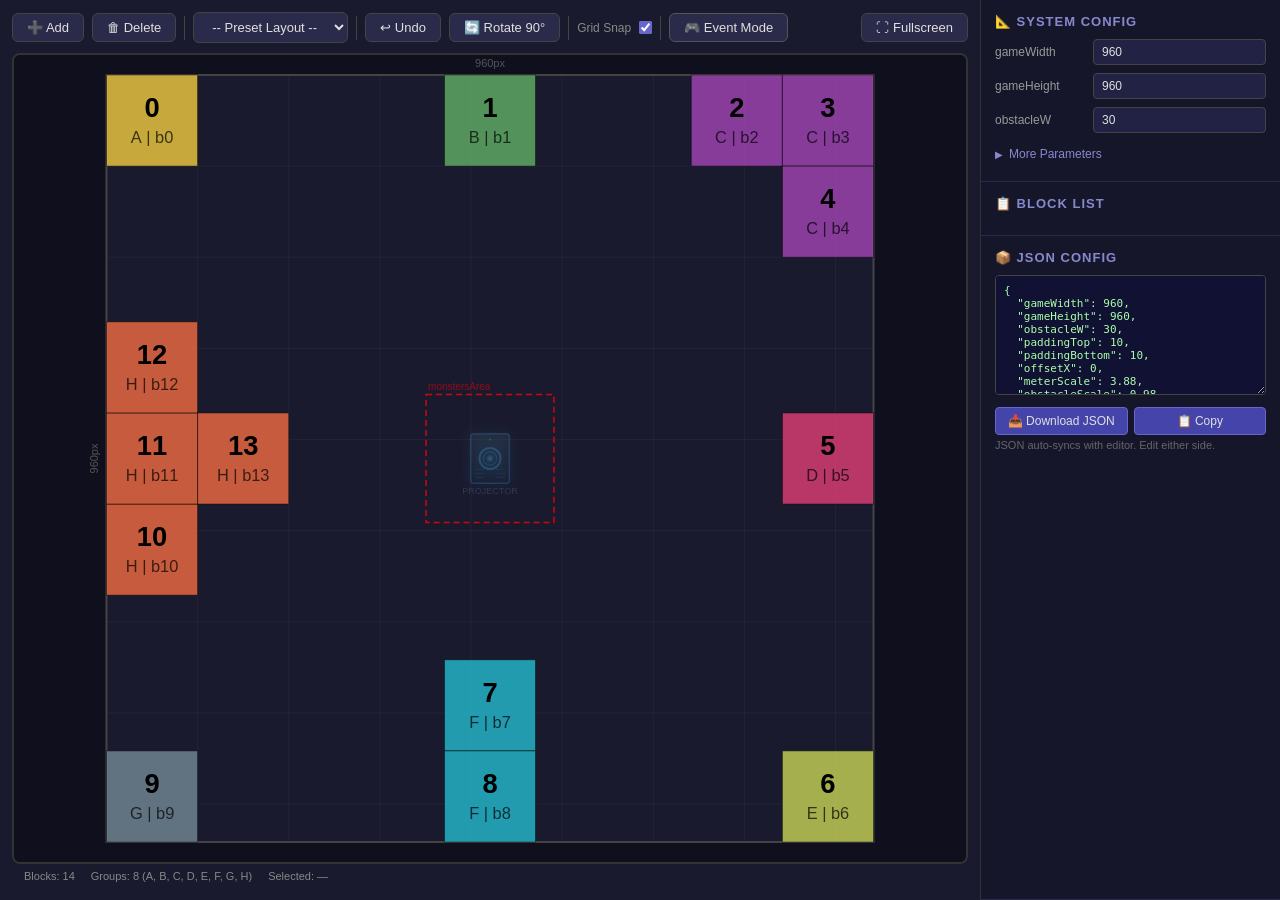
==== commit afbf1bab: "imporve" ====
--- a/game_lavafloor_editor.html
+++ b/game_lavafloor_editor.html
@@ -504,7 +504,11 @@
             </div>
             <div class="field-row">
                 <label>monstersOfsX</label>
-                <input type="number" id="cfgMonstersAreaOffsetX" value="40">
+                <input type="number" id="cfgMonstersAreaOffsetX" value="0">
+            </div>
+            <div class="field-row">
+                <label>monstersOfsY</label>
+                <input type="number" id="cfgMonstersAreaOffsetY" value="0">
             </div>
             <div class="field-row">
                 <label>gameScreen</label>
@@ -556,21 +560,18 @@
         <div class="block-list" id="blockList"></div>
     </div>
 
-    <!-- JSON Import / Export -->
+    <!-- JSON Live Sync -->
     <div class="panel-section" style="flex:1;">
-        <h3 t-key="editor-json-io">📦 JSON Import/Export</h3>
-        <textarea class="json-area" id="jsonArea" placeholder='Paste systemConfig JSON...'></textarea>
+        <h3 t-key="editor-json-io">📦 JSON Config</h3>
+        <textarea class="json-area" id="jsonArea" placeholder='Edit JSON here — changes apply live...'></textarea>
         <div class="btn-row">
-            <button id="btnImport" t-key="editor-import">📥 Import</button>
-            <button id="btnExport" class="primary" t-key="editor-export">📤 Export</button>
-        </div>
-        <div class="btn-row" style="margin-top:4px;">
-            <button id="btnCopy" class="primary" t-key="editor-copy">📋 Copy to Clipboard</button>
+            <button id="btnExport" class="primary" t-key="editor-download">📥 Download JSON</button>
+            <button id="btnCopy" class="primary" t-key="editor-copy">📋 Copy</button>
         </div>
         <div class="btn-row" id="applyToGameRow" style="margin-top:8px; display:none;">
             <button id="btnApplyToGame" class="danger" t-key="editor-apply-game">⚠️ Apply to Game</button>
         </div>
-        <p class="info-text" t-key="editor-json-hint">Import/Export full systemConfig (with obstacles)</p>
+        <p class="info-text" t-key="editor-json-hint">JSON auto-syncs with editor. Edit either side.</p>
     </div>
 </div>
 
@@ -661,7 +662,8 @@
     contentPaddingOffsetY: 0,
     monstersAreaWidth: 160,
     monstersAreaHeight: 160,
-    monstersAreaOffsetX: 40,
+    monstersAreaOffsetX: 0,
+    monstersAreaOffsetY: 0,
     gameScreen: 1,
     scoreScreen: 2,
     uiRotation: 0,
@@ -780,6 +782,59 @@
     return state.obstacleW * state.meterScale * Math.abs(state.obstacleScale); // use abs just in case
 }
 
+/**
+ * Returns the monsters area bounding box in game coordinates.
+ * { x, y, w, h } — top-left corner + size
+ */
+function getMonstersAreaBounds() {
+    const mw = state.monstersAreaWidth || 0;
+    const mh = state.monstersAreaHeight || 0;
+    if (mw <= 0 || mh <= 0) return null;
+    const cx = state.gameWidth / 2 + (state.monstersAreaOffsetX || 0);
+    const cy = state.gameHeight / 2 + (state.monstersAreaOffsetY || 0);
+    return { x: cx - mw / 2, y: cy - mh / 2, w: mw, h: mh };
+}
+
+/**
+ * If the block at (bx, by) with size blockW overlaps the monsters area,
+ * push it to the nearest edge outside. Returns { x, y }.
+ */
+function clampOutOfMonstersArea(bx, by, blockW) {
+    const ma = getMonstersAreaBounds();
+    if (!ma) return { x: bx, y: by };
+
+    // Check AABB overlap: block rect vs monsters rect
+    const bx2 = bx + blockW;
+    const by2 = by + blockW;
+    const mx2 = ma.x + ma.w;
+    const my2 = ma.y + ma.h;
+
+    if (bx2 <= ma.x || bx >= mx2 || by2 <= ma.y || by >= my2) {
+        return { x: bx, y: by }; // no overlap
+    }
+
+    // Overlap detected — find the smallest push to move block out
+    const pushLeft  = mx2 - bx;      // push block left  → block.right = ma.left  → newX = ma.x - blockW
+    const pushRight = bx2 - ma.x;    // push block right → block.left  = ma.right → newX = mx2
+    const pushUp    = my2 - by;      // push block up    → block.bottom= ma.top   → newY = ma.y - blockW
+    const pushDown  = by2 - ma.y;    // push block down  → block.top   = ma.bottom→ newY = my2
+
+    // Pick the direction with the smallest displacement
+    const candidates = [
+        { dist: pushLeft,  nx: ma.x - blockW, ny: by },
+        { dist: pushRight, nx: mx2,            ny: by },
+        { dist: pushUp,    nx: bx,             ny: ma.y - blockW },
+        { dist: pushDown,  nx: bx,             ny: my2 },
+    ];
+
+    let best = candidates[0];
+    for (let i = 1; i < candidates.length; i++) {
+        if (candidates[i].dist < best.dist) best = candidates[i];
+    }
+
+    return { x: best.nx, y: best.ny };
+}
+
 // ═══════════════════════════════════════════════
 // Group Color Mapping
 // ═══════════════════════════════════════════════
@@ -800,6 +855,146 @@
 // ═══════════════════════════════════════════════
 // Rendering
 // ═══════════════════════════════════════════════
+
+// ═══════════════════════════════════════════════
+// Projector Icon (top-down, lens facing viewer)
+// ═══════════════════════════════════════════════
+
+function drawProjectorIcon(areaX, areaY, areaW, areaH) {
+    const cx = areaX + areaW / 2;
+    const cy = areaY + areaH / 2;
+
+    // Scale the projector relative to game area (keep it compact)
+    const projSize = Math.min(areaW, areaH) * 0.036;
+    const bodyW = projSize * 1.4;
+    const bodyH = projSize * 1.8;
+
+    ctx.save();
+    ctx.globalAlpha = 0.35;
+
+    // ── Projector body (rounded rectangle, top-down view) ──
+    const bodyX = cx - bodyW / 2;
+    const bodyY = cy - bodyH / 2;
+    const radius = projSize * 0.12;
+
+    // Body shadow
+    ctx.save();
+    ctx.shadowColor = 'rgba(0, 200, 255, 0.3)';
+    ctx.shadowBlur = projSize * 0.4;
+    ctx.shadowOffsetX = 0;
+    ctx.shadowOffsetY = 0;
+
+    // Body fill with gradient
+    const bodyGrad = ctx.createLinearGradient(bodyX, bodyY, bodyX, bodyY + bodyH);
+    bodyGrad.addColorStop(0, '#3a3a4a');
+    bodyGrad.addColorStop(0.5, '#2a2a3a');
+    bodyGrad.addColorStop(1, '#1a1a2a');
+    ctx.fillStyle = bodyGrad;
+    ctx.beginPath();
+    ctx.moveTo(bodyX + radius, bodyY);
+    ctx.lineTo(bodyX + bodyW - radius, bodyY);
+    ctx.quadraticCurveTo(bodyX + bodyW, bodyY, bodyX + bodyW, bodyY + radius);
+    ctx.lineTo(bodyX + bodyW, bodyY + bodyH - radius);
+    ctx.quadraticCurveTo(bodyX + bodyW, bodyY + bodyH, bodyX + bodyW - radius, bodyY + bodyH);
+    ctx.lineTo(bodyX + radius, bodyY + bodyH);
+    ctx.quadraticCurveTo(bodyX, bodyY + bodyH, bodyX, bodyY + bodyH - radius);
+    ctx.lineTo(bodyX, bodyY + radius);
+    ctx.quadraticCurveTo(bodyX, bodyY, bodyX + radius, bodyY);
+    ctx.closePath();
+    ctx.fill();
+    ctx.restore();
+
+    // Body border
+    ctx.strokeStyle = 'rgba(100, 180, 255, 0.5)';
+    ctx.lineWidth = 1.5;
+    ctx.beginPath();
+    ctx.moveTo(bodyX + radius, bodyY);
+    ctx.lineTo(bodyX + bodyW - radius, bodyY);
+    ctx.quadraticCurveTo(bodyX + bodyW, bodyY, bodyX + bodyW, bodyY + radius);
+    ctx.lineTo(bodyX + bodyW, bodyY + bodyH - radius);
+    ctx.quadraticCurveTo(bodyX + bodyW, bodyY + bodyH, bodyX + bodyW - radius, bodyY + bodyH);
+    ctx.lineTo(bodyX + radius, bodyY + bodyH);
+    ctx.quadraticCurveTo(bodyX, bodyY + bodyH, bodyX, bodyY + bodyH - radius);
+    ctx.lineTo(bodyX, bodyY + radius);
+    ctx.quadraticCurveTo(bodyX, bodyY, bodyX + radius, bodyY);
+    ctx.closePath();
+    ctx.stroke();
+
+    // ── Lens (concentric circles — the front of the projector facing up) ──
+    const lensR = projSize * 0.38;
+
+    // Lens glow
+    const glowGrad = ctx.createRadialGradient(cx, cy, 0, cx, cy, lensR * 1.5);
+    glowGrad.addColorStop(0, 'rgba(0, 200, 255, 0.25)');
+    glowGrad.addColorStop(0.6, 'rgba(0, 150, 255, 0.08)');
+    glowGrad.addColorStop(1, 'rgba(0, 100, 255, 0)');
+    ctx.fillStyle = glowGrad;
+    ctx.beginPath();
+    ctx.arc(cx, cy, lensR * 1.5, 0, Math.PI * 2);
+    ctx.fill();
+
+    // Outer lens ring
+    ctx.strokeStyle = 'rgba(100, 200, 255, 0.6)';
+    ctx.lineWidth = 2;
+    ctx.beginPath();
+    ctx.arc(cx, cy, lensR, 0, Math.PI * 2);
+    ctx.stroke();
+
+    // Middle lens ring
+    ctx.strokeStyle = 'rgba(80, 180, 255, 0.4)';
+    ctx.lineWidth = 1.5;
+    ctx.beginPath();
+    ctx.arc(cx, cy, lensR * 0.65, 0, Math.PI * 2);
+    ctx.stroke();
+
+    // Inner lens (bright center — the lamp)
+    const lensInnerGrad = ctx.createRadialGradient(cx, cy, 0, cx, cy, lensR * 0.35);
+    lensInnerGrad.addColorStop(0, 'rgba(180, 230, 255, 0.6)');
+    lensInnerGrad.addColorStop(1, 'rgba(60, 160, 255, 0.15)');
+    ctx.fillStyle = lensInnerGrad;
+    ctx.beginPath();
+    ctx.arc(cx, cy, lensR * 0.35, 0, Math.PI * 2);
+    ctx.fill();
+
+    // ── Ventilation grilles (horizontal lines on both sides) ──
+    const grillY1 = cy + bodyH * 0.22;
+    const grillY2 = cy + bodyH * 0.38;
+    const grillCount = 3;
+    const grillSpacing = (grillY2 - grillY1) / (grillCount - 1);
+    ctx.strokeStyle = 'rgba(100, 160, 220, 0.3)';
+    ctx.lineWidth = 1;
+    for (let i = 0; i < grillCount; i++) {
+        const gy = grillY1 + i * grillSpacing;
+        // Left side grilles
+        ctx.beginPath();
+        ctx.moveTo(bodyX + bodyW * 0.1, gy);
+        ctx.lineTo(bodyX + bodyW * 0.35, gy);
+        ctx.stroke();
+        // Right side grilles
+        ctx.beginPath();
+        ctx.moveTo(bodyX + bodyW * 0.65, gy);
+        ctx.lineTo(bodyX + bodyW * 0.9, gy);
+        ctx.stroke();
+    }
+
+    // ── Status LED (small dot on front) ──
+    const ledX = cx;
+    const ledY = cy - bodyH * 0.38;
+    ctx.fillStyle = 'rgba(0, 255, 100, 0.6)';
+    ctx.beginPath();
+    ctx.arc(ledX, ledY, projSize * 0.04, 0, Math.PI * 2);
+    ctx.fill();
+
+    // ── Label ──
+    ctx.fillStyle = 'rgba(150, 190, 255, 0.5)';
+    ctx.font = `${Math.max(9, projSize * 0.14)}px sans-serif`;
+    ctx.textAlign = 'center';
+    ctx.textBaseline = 'top';
+    ctx.fillText('PROJECTOR', cx, bodyY + bodyH + projSize * 0.12);
+
+    ctx.globalAlpha = 1;
+    ctx.restore();
+}
 
 function render() {
     const w = canvas.width, h = canvas.height;
@@ -861,9 +1056,10 @@
             const maw = (state.monstersAreaWidth || 0) * canvasScale;
             const mah = (state.monstersAreaHeight || 0) * canvasScale;
             const maOffX = (state.monstersAreaOffsetX || 0) * canvasScale;
+            const maOffY = (state.monstersAreaOffsetY || 0) * canvasScale;
             if (maw > 0 && mah > 0) {
                 const maCenterX = ax + aw / 2 + maOffX;
-                const maCenterY = ay + ah / 2;
+                const maCenterY = ay + ah / 2 + maOffY;
                 ctx.strokeStyle = 'rgba(0,255,0,1)';
                 ctx.lineWidth = 1;
                 ctx.strokeRect(maCenterX - maw / 2, maCenterY - mah / 2, maw, mah);
@@ -887,6 +1083,27 @@
         ctx.strokeStyle = '#444';
         ctx.lineWidth = 2;
         ctx.strokeRect(ax, ay, aw, ah);
+
+        // Red border: monsters area (centered, stroke only)
+        const mawEditor = (state.monstersAreaWidth || 0) * canvasScale;
+        const mahEditor = (state.monstersAreaHeight || 0) * canvasScale;
+        const maOffXEditor = (state.monstersAreaOffsetX || 0) * canvasScale;
+        const maOffYEditor = (state.monstersAreaOffsetY || 0) * canvasScale;
+        if (mawEditor > 0 && mahEditor > 0) {
+            const maCenterXEditor = ax + aw / 2 + maOffXEditor;
+            const maCenterYEditor = ay + ah / 2 + maOffYEditor;
+            ctx.strokeStyle = 'rgba(255, 0, 0, 0.8)';
+            ctx.lineWidth = 1.5;
+            ctx.setLineDash([6, 4]);
+            ctx.strokeRect(maCenterXEditor - mawEditor / 2, maCenterYEditor - mahEditor / 2, mawEditor, mahEditor);
+            ctx.setLineDash([]);
+            // Label
+            ctx.fillStyle = 'rgba(255, 0, 0, 0.5)';
+            ctx.font = '10px sans-serif';
+            ctx.textAlign = 'left';
+            ctx.textBaseline = 'bottom';
+            ctx.fillText('monstersArea', maCenterXEditor - mawEditor / 2 + 2, maCenterYEditor - mahEditor / 2 - 2);
+        }
 
         // Dimension labels
         ctx.fillStyle = '#555';
@@ -900,6 +1117,9 @@
         ctx.restore();
     }
 
+    // ── Projector icon (top-down view, centered in game area) ──
+    drawProjectorIcon(ax, ay, aw, ah);
+
     // Blocks
     const actualOw = getActualObstacleW();
     const blockScreenW = actualOw * canvasScale;
@@ -938,6 +1158,9 @@
     document.getElementById('statBlocks').textContent = `Blocks: ${state.blocks.length}`;
     document.getElementById('statGroups').textContent = `Groups: ${groups.length} (${groups.sort().join(', ')})`;
     document.getElementById('statSelected').textContent = state.selectedIdxs.length > 0 ? `Selected: ${state.selectedIdxs.length}` : 'Selected: —';
+
+    // Live-sync JSON textarea
+    if (typeof syncJsonArea === 'function') syncJsonArea();
 }
 
 // ═══════════════════════════════════════════════
@@ -1194,6 +1417,10 @@
         let newY = snapToGrid(gy - dy, state.gameHeight, false);
         newX = Math.max(0, Math.min(state.gameWidth - actualOw, newX));
         newY = Math.max(0, Math.min(state.gameHeight - actualOw, newY));
+        // Prevent entering monsters area
+        const clamped = clampOutOfMonstersArea(newX, newY, actualOw);
+        newX = Math.max(0, Math.min(state.gameWidth - actualOw, clamped.x));
+        newY = Math.max(0, Math.min(state.gameHeight - actualOw, clamped.y));
         state.blocks[idx].x = newX;
         state.blocks[idx].y = newY;
     });
@@ -1286,14 +1513,26 @@
 document.getElementById('selX').addEventListener('change', (e) => {
     if (state.selectedIdxs.length === 1) {
         pushUndo();
-        state.blocks[state.selectedIdxs[0]].x = parseInt(e.target.value) || 0;
+        const b = state.blocks[state.selectedIdxs[0]];
+        let newX = parseInt(e.target.value) || 0;
+        const actualOw = getActualObstacleW();
+        const clamped = clampOutOfMonstersArea(newX, b.y, actualOw);
+        b.x = Math.max(0, Math.min(state.gameWidth - actualOw, clamped.x));
+        b.y = Math.max(0, Math.min(state.gameHeight - actualOw, clamped.y));
+        e.target.value = Math.round(b.x);
         render();
     }
 });
 document.getElementById('selY').addEventListener('change', (e) => {
     if (state.selectedIdxs.length === 1) {
         pushUndo();
-        state.blocks[state.selectedIdxs[0]].y = parseInt(e.target.value) || 0;
+        const b = state.blocks[state.selectedIdxs[0]];
+        let newY = parseInt(e.target.value) || 0;
+        const actualOw = getActualObstacleW();
+        const clamped = clampOutOfMonstersArea(b.x, newY, actualOw);
+        b.x = Math.max(0, Math.min(state.gameWidth - actualOw, clamped.x));
+        b.y = Math.max(0, Math.min(state.gameHeight - actualOw, clamped.y));
+        e.target.value = Math.round(b.y);
         render();
     }
 });
@@ -1353,9 +1592,15 @@
     const group = existingGroups.length > 0 ? existingGroups[existingGroups.length - 1] : 'A';
     const newBidx = state.blocks.length;
     const actualOw = getActualObstacleW();
+    let addX = snapToGrid(state.gameWidth / 2 - actualOw / 2, state.gameWidth, true);
+    let addY = snapToGrid(state.gameHeight / 2 - actualOw / 2, state.gameHeight, false);
+    // Push out of monsters area if overlapping
+    const addClamped = clampOutOfMonstersArea(addX, addY, actualOw);
+    addX = Math.max(0, Math.min(state.gameWidth - actualOw, addClamped.x));
+    addY = Math.max(0, Math.min(state.gameHeight - actualOw, addClamped.y));
     state.blocks.push({
-        x: snapToGrid(state.gameWidth / 2 - actualOw / 2, state.gameWidth, true),
-        y: snapToGrid(state.gameHeight / 2 - actualOw / 2, state.gameHeight, false),
+        x: addX,
+        y: addY,
         group: group,
         bidx: newBidx
     });
@@ -1444,7 +1689,12 @@
                 if (e.key === 'ArrowLeft') b.x -= step;
                 if (e.key === 'ArrowRight') b.x += step;
                 
-                // Clamp
+                // Prevent entering monsters area
+                const clamped = clampOutOfMonstersArea(b.x, b.y, actualOw);
+                b.x = clamped.x;
+                b.y = clamped.y;
+
+                // Clamp to game bounds
                 b.x = Math.max(0, Math.min(state.gameWidth - actualOw, b.x));
                 b.y = Math.max(0, Math.min(state.gameHeight - actualOw, b.y));
             });
@@ -1621,6 +1871,16 @@
 // JSON Import / Export
 // ═══════════════════════════════════════════════
 
+function safeEval(expr, vars) {
+    let result = expr;
+    for (const [key, val] of Object.entries(vars)) {
+        result = result.replace(new RegExp(key, 'g'), val.toString());
+    }
+    try {
+        return Function(`"use strict"; return (${result})`)();
+    } catch { return 0; }
+}
+
 /**
  * Import a systemConfig object into the editor state.
  * @param {object} configObj - systemConfig object with obstacles array
@@ -1664,6 +1924,7 @@
                 ['monstersAreaWidth', 'cfgMonstersAreaWidth', parseInt],
                 ['monstersAreaHeight', 'cfgMonstersAreaHeight', parseInt],
                 ['monstersAreaOffsetX', 'cfgMonstersAreaOffsetX', parseInt],
+                ['monstersAreaOffsetY', 'cfgMonstersAreaOffsetY', parseInt],
                 ['gameScreen', 'cfgGameScreen', parseInt],
                 ['scoreScreen', 'cfgScoreScreen', parseInt],
                 ['uiRotation', 'cfgUiRotation', parseInt],
@@ -1707,37 +1968,66 @@
     }
 }
 
-document.getElementById('btnImport').addEventListener('click', () => {
-    const text = document.getElementById('jsonArea').value.trim();
-    if (!text) { showToast('Please paste JSON'); return; }
-    try {
-        const parsed = JSON.parse(text);
-        if (importConfig(parsed)) {
-            showToast(`Import OK: ${state.blocks.length} blocks`);
-        }
-    } catch (e) {
-        showToast(`Import failed: ${e.message}`);
-    }
-});
-
-function safeEval(expr, vars) {
-    let result = expr;
-    for (const [key, val] of Object.entries(vars)) {
-        result = result.replace(new RegExp(key, 'g'), val.toString());
-    }
-    try {
-        return Function(`"use strict"; return (${result})`)();
-    } catch { return 0; }
-}
-
+// ── Live JSON Sync ──
+
+// Flag to prevent circular updates (textarea input → import → render → sync → textarea)
+let _jsonSyncLock = false;
+
+/**
+ * Sync the current editor state into the JSON textarea.
+ * Called automatically from render().
+ */
+function syncJsonArea() {
+    if (_jsonSyncLock) return;
+    const area = document.getElementById('jsonArea');
+    // Only auto-update if the textarea is NOT currently focused (user might be typing)
+    if (document.activeElement === area) return;
+    area.value = exportJSON();
+}
+
+/**
+ * Live import: debounced handler for textarea edits.
+ */
+let _jsonInputTimer = null;
+document.getElementById('jsonArea').addEventListener('input', () => {
+    clearTimeout(_jsonInputTimer);
+    _jsonInputTimer = setTimeout(() => {
+        const text = document.getElementById('jsonArea').value.trim();
+        if (!text) return;
+        try {
+            const parsed = JSON.parse(text);
+            _jsonSyncLock = true;
+            importConfig(parsed, true);
+            _jsonSyncLock = false;
+        } catch (e) {
+            // Ignore parse errors while user is still typing
+        }
+    }, 400);
+});
+
+// When textarea loses focus, re-sync to ensure clean formatted JSON
+document.getElementById('jsonArea').addEventListener('blur', () => {
+    _jsonSyncLock = false;
+    syncJsonArea();
+});
+
+// Download JSON file
 document.getElementById('btnExport').addEventListener('click', () => {
     const json = exportJSON();
-    document.getElementById('jsonArea').value = json;
-    showToast('已导出 JSON');
+    const blob = new Blob([json], { type: 'application/json' });
+    const url = URL.createObjectURL(blob);
+    const a = document.createElement('a');
+    a.href = url;
+    a.download = `obstacles_config_${Date.now()}.json`;
+    document.body.appendChild(a);
+    a.click();
+    document.body.removeChild(a);
+    URL.revokeObjectURL(url);
+    showToast('JSON file downloaded');
 });
 
 document.getElementById('btnCopy').addEventListener('click', () => {
-    const json = document.getElementById('jsonArea').value || exportJSON();
+    const json = exportJSON();
     navigator.clipboard.writeText(json).then(() => {
         showToast('已复制到剪贴板');
     }).catch(() => {
@@ -1793,6 +2083,7 @@
         monstersAreaWidth: state.monstersAreaWidth,
         monstersAreaHeight: state.monstersAreaHeight,
         monstersAreaOffsetX: state.monstersAreaOffsetX,
+        monstersAreaOffsetY: state.monstersAreaOffsetY,
         gameScreen: state.gameScreen,
         scoreScreen: state.scoreScreen,
         uiRotation: state.uiRotation,
@@ -1958,6 +2249,7 @@
     ['cfgMonstersAreaWidth', 'monstersAreaWidth', parseInt],
     ['cfgMonstersAreaHeight', 'monstersAreaHeight', parseInt],
     ['cfgMonstersAreaOffsetX', 'monstersAreaOffsetX', parseInt],
+    ['cfgMonstersAreaOffsetY', 'monstersAreaOffsetY', parseInt],
     ['cfgGameScreen', 'gameScreen', parseInt],
     ['cfgScoreScreen', 'scoreScreen', parseInt],
     ['cfgUiRotation', 'uiRotation', parseInt],
@@ -1965,6 +2257,7 @@
 for (const [inputId, stateKey, parser] of configOnlyFields) {
     document.getElementById(inputId).addEventListener('change', (e) => {
         state[stateKey] = parser(e.target.value) || 0;
+        render();
     });
 }
 
@@ -2063,9 +2356,13 @@
 }
 
 resizeCanvas();
+// Try auto-load from Electron config
+autoLoadConfig();
+// If no config was loaded, start with default preset
+if (state.blocks.length === 0) {
+    state.blocks = generatePreset('default');
+}
 render();
-// Try auto-load (config may have arrived before or after this point)
-autoLoadConfig();
 
 </script>
 </body>
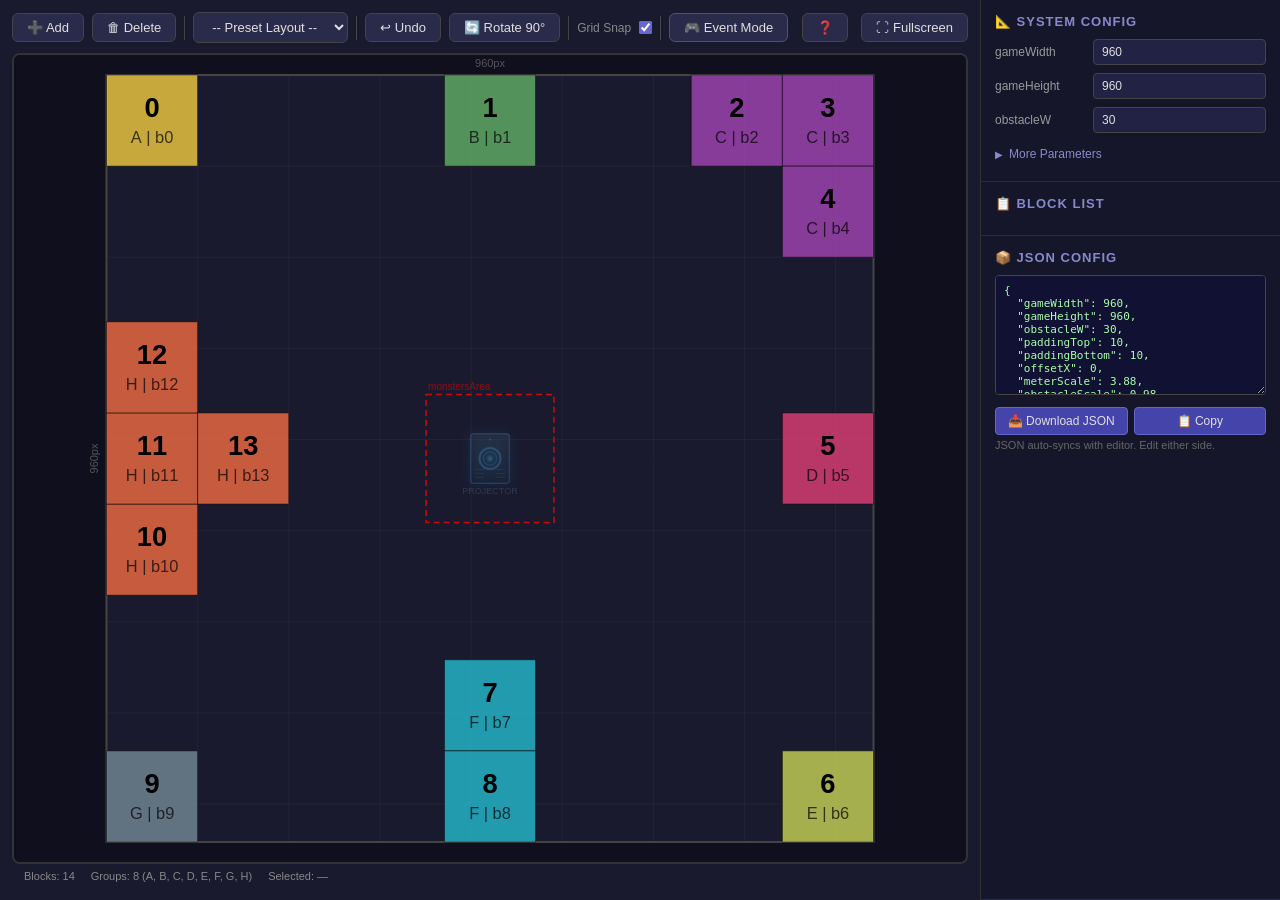
==== commit dfe30630: "imporve" ====
--- a/game_lavafloor_editor.html
+++ b/game_lavafloor_editor.html
@@ -396,6 +396,135 @@
         .modal-btns button:hover { background: #3a3a5e; }
         .modal-btns button.danger { background: #8b2020; border-color: #cc3333; }
         .modal-btns button.danger:hover { background: #aa3030; }
+
+        /* Help Modal */
+        .help-overlay {
+            position: fixed;
+            inset: 0;
+            background: rgba(0,0,0,0.7);
+            z-index: 3000;
+            display: flex;
+            align-items: center;
+            justify-content: center;
+            backdrop-filter: blur(6px);
+        }
+        .help-box {
+            background: #1a1a2e;
+            border: 1px solid rgba(100,100,200,0.3);
+            border-radius: 14px;
+            padding: 0;
+            width: 700px;
+            max-width: 90vw;
+            max-height: 85vh;
+            display: flex;
+            flex-direction: column;
+            box-shadow: 0 12px 48px rgba(0,0,0,0.6);
+            overflow: hidden;
+        }
+        .help-header {
+            display: flex;
+            align-items: center;
+            justify-content: space-between;
+            padding: 16px 24px;
+            border-bottom: 1px solid rgba(255,255,255,0.1);
+            flex-shrink: 0;
+        }
+        .help-header h2 {
+            color: #aaccff;
+            font-size: 17px;
+            margin: 0;
+        }
+        .help-header .help-lang-toggle {
+            display: flex;
+            gap: 4px;
+        }
+        .help-header .help-lang-toggle button {
+            padding: 4px 12px;
+            border: 1px solid #444;
+            border-radius: 4px;
+            background: #2a2a4a;
+            color: #aaa;
+            cursor: pointer;
+            font-size: 12px;
+            transition: all 0.15s;
+        }
+        .help-header .help-lang-toggle button.active {
+            background: #4444aa;
+            border-color: #6666cc;
+            color: #fff;
+        }
+        .help-close-btn {
+            width: 28px;
+            height: 28px;
+            border: 1px solid rgba(255,255,255,0.15);
+            border-radius: 50%;
+            background: transparent;
+            color: #888;
+            cursor: pointer;
+            font-size: 16px;
+            line-height: 28px;
+            text-align: center;
+            transition: all 0.2s;
+            flex-shrink: 0;
+            margin-left: 12px;
+        }
+        .help-close-btn:hover {
+            background: rgba(255,60,60,0.2);
+            color: #fff;
+        }
+        .help-body {
+            padding: 20px 24px;
+            overflow-y: auto;
+            flex: 1;
+            color: #ccc;
+            font-size: 13px;
+            line-height: 1.8;
+        }
+        .help-body h3 {
+            color: #88aaee;
+            font-size: 14px;
+            margin: 18px 0 8px 0;
+            padding-bottom: 4px;
+            border-bottom: 1px solid rgba(100,100,200,0.15);
+        }
+        .help-body h3:first-child { margin-top: 0; }
+        .help-body table {
+            width: 100%;
+            border-collapse: collapse;
+            margin: 8px 0 12px 0;
+            font-size: 12px;
+        }
+        .help-body th {
+            background: rgba(60,60,120,0.3);
+            color: #aaccff;
+            text-align: left;
+            padding: 6px 10px;
+            border: 1px solid rgba(255,255,255,0.08);
+        }
+        .help-body td {
+            padding: 5px 10px;
+            border: 1px solid rgba(255,255,255,0.06);
+            color: #bbb;
+        }
+        .help-body kbd {
+            display: inline-block;
+            padding: 1px 6px;
+            border: 1px solid #555;
+            border-radius: 3px;
+            background: #2a2a4a;
+            color: #ddd;
+            font-family: monospace;
+            font-size: 11px;
+        }
+        .help-body ul { padding-left: 18px; margin: 4px 0; }
+        .help-body li { margin: 3px 0; }
+        .help-body code {
+            background: rgba(100,100,200,0.15);
+            padding: 1px 5px;
+            border-radius: 3px;
+            color: #aaffaa;
+            font-size: 11px;
+        }
     </style>
 </head>
 <body>
@@ -423,6 +552,7 @@
         <input type="checkbox" id="snapToggle" checked style="accent-color:#6666cc;">
         <div class="sep"></div>
         <button id="btnEventMode" class="event-mode-btn" t-key="editor-event-mode" title="Toggle event mode">🎮 Event Mode</button>
+        <button id="btnHelp" title="Help" style="margin-left:auto;">❓</button>
         <button id="btnFullscreen" class="fullscreen-btn" t-key="editor-fullscreen" title="Fullscreen">⛶ Fullscreen</button>
     </div>
     <div class="canvas-wrapper">
@@ -587,6 +717,23 @@
     </div>
 </div>
 
+<!-- Help Modal -->
+<div class="help-overlay" id="helpModal" style="display:none;">
+    <div class="help-box">
+        <div class="help-header">
+            <h2 id="helpTitle">Help</h2>
+            <div style="display:flex;align-items:center;">
+                <div class="help-lang-toggle">
+                    <button id="helpLangEn" class="active">EN</button>
+                    <button id="helpLangZh">中文</button>
+                </div>
+                <button class="help-close-btn" id="helpClose">×</button>
+            </div>
+        </div>
+        <div class="help-body" id="helpBody"></div>
+    </div>
+</div>
+
 <!-- Toast -->
 <div class="toast" id="toast"></div>
 
@@ -1180,18 +1327,18 @@
     if (previewToggle) previewToggle.checked = enabled;
     if (enabled) {
         btn.classList.add('active');
-        btn.textContent = '🎮 响应事件模式 [ON]';
+        btn.textContent = '🎮 Event Mode [ON]';
         wrapper.classList.add('event-mode');
         selectBlocks([]);
-        showToast('响应事件模式已开启 — 点击 Block 触发激活效果');
+        showToast('Event Mode ON — Click blocks to trigger activation');
         startEventAnimLoop();
     } else {
         btn.classList.remove('active');
-        btn.textContent = '🎮 响应事件模式';
+        btn.textContent = '🎮 Event Mode';
         wrapper.classList.remove('event-mode');
         activeEvents.clear();
         if (animFrameId) { cancelAnimationFrame(animFrameId); animFrameId = null; }
-        showToast('响应事件模式已关闭');
+        showToast('Event Mode OFF');
         render();
     }
 }
@@ -1352,7 +1499,7 @@
     const groups = [...new Set(state.blocks.map(b => b.group))];
     document.getElementById('statBlocks').textContent = `Blocks: ${state.blocks.length}`;
     document.getElementById('statGroups').textContent = `Groups: ${groups.length} (${groups.sort().join(', ')})`;
-    document.getElementById('statSelected').textContent = '🎮 响应事件模式';
+    document.getElementById('statSelected').textContent = '🎮 Event Mode';
 }
 
 // ═══════════════════════════════════════════════
@@ -2364,6 +2511,215 @@
 }
 render();
 
+// ═══════════════════════════════════════════════
+// Help Modal
+// ═══════════════════════════════════════════════
+
+const HELP_CONTENT = {
+    en: {
+        title: 'Obstacles Editor — Help',
+        html: `
+<h3>Overview</h3>
+<p>This editor lets you visually design the obstacle (block) layout for the <strong>CyFlameFloor</strong> lava-floor game. Blocks are interactive floor tiles that detect player steps. The editor outputs a JSON configuration that the game engine consumes.</p>
+
+<h3>Canvas Operations</h3>
+<table>
+<tr><th>Action</th><th>How</th></tr>
+<tr><td>Select a block</td><td>Click on it</td></tr>
+<tr><td>Multi-select</td><td>Hold <kbd>Shift</kbd> / <kbd>Cmd</kbd> and click</td></tr>
+<tr><td>Deselect all</td><td>Click on empty area</td></tr>
+<tr><td>Move block(s)</td><td>Drag selected blocks</td></tr>
+<tr><td>Fine-tune position</td><td><kbd>←</kbd> <kbd>↑</kbd> <kbd>→</kbd> <kbd>↓</kbd> Arrow keys (1px step)</td></tr>
+<tr><td>Fast move</td><td><kbd>Shift</kbd> + Arrow keys (10px step)</td></tr>
+</table>
+<p><strong>Note:</strong> Blocks cannot be moved into the red dashed <em>Monsters Area</em> in the center. They will be automatically pushed to the nearest edge outside.</p>
+
+<h3>Toolbar Buttons</h3>
+<table>
+<tr><th>Button</th><th>Description</th></tr>
+<tr><td><strong>Add</strong></td><td>Add a new block at the center (auto-avoids monsters area)</td></tr>
+<tr><td><strong>Delete</strong></td><td>Remove selected block(s)</td></tr>
+<tr><td><strong>Preset Layout</strong></td><td>Load a predefined layout (Default, Simple, Standard, Full, Circle)</td></tr>
+<tr><td><strong>Undo</strong></td><td>Undo the last operation (up to 50 steps)</td></tr>
+<tr><td><strong>Rotate 90°</strong></td><td>Rotate all blocks 90° clockwise around the center</td></tr>
+<tr><td><strong>Grid Snap</strong></td><td>Toggle snapping to the obstacle grid</td></tr>
+<tr><td><strong>Event Mode</strong></td><td>Test reactive block animations (click blocks to trigger)</td></tr>
+<tr><td><strong>Fullscreen</strong></td><td>Fullscreen preview with game-accurate Scale.FIT rendering</td></tr>
+</table>
+
+<h3>Keyboard Shortcuts</h3>
+<table>
+<tr><th>Key</th><th>Action</th></tr>
+<tr><td><kbd>Ctrl</kbd>/<kbd>Cmd</kbd> + <kbd>Z</kbd></td><td>Undo</td></tr>
+<tr><td><kbd>Delete</kbd> / <kbd>Backspace</kbd></td><td>Delete selected blocks</td></tr>
+<tr><td><kbd>Arrow Keys</kbd></td><td>Move selected blocks 1px</td></tr>
+<tr><td><kbd>Shift</kbd> + <kbd>Arrow Keys</kbd></td><td>Move selected blocks 10px</td></tr>
+<tr><td><kbd>ESC</kbd></td><td>Exit fullscreen</td></tr>
+</table>
+
+<h3>Right Panel — System Config</h3>
+<table>
+<tr><th>Parameter</th><th>Description</th></tr>
+<tr><td><code>gameWidth / gameHeight</code></td><td>Game area dimensions in pixels (defines the coordinate space)</td></tr>
+<tr><td><code>obstacleW</code></td><td>Base obstacle size before scaling</td></tr>
+<tr><td><code>meterScale</code></td><td>Pixels-per-meter multiplier</td></tr>
+<tr><td><code>obstacleScale</code></td><td>Additional obstacle size multiplier</td></tr>
+<tr><td><code>paddingTop / paddingBottom</code></td><td>Screen padding for game display (pixels)</td></tr>
+<tr><td><code>offsetX</code></td><td>Horizontal offset of the game area center</td></tr>
+<tr><td><code>contentPadding</code></td><td>Safe area inset (yellow border in preview)</td></tr>
+<tr><td><code>contentPadOfsX / Y</code></td><td>Content padding offset adjustment</td></tr>
+<tr><td><code>monstersAreaW / H</code></td><td>Central exclusion zone dimensions (red dashed border)</td></tr>
+<tr><td><code>monstersOfsX / Y</code></td><td>Offset of the monsters area from center</td></tr>
+<tr><td><code>gameScreen / scoreScreen</code></td><td>Display screen assignment indices</td></tr>
+<tr><td><code>uiRotation</code></td><td>UI rotation angle (degrees)</td></tr>
+</table>
+
+<h3>Selected Block Properties</h3>
+<ul>
+<li><strong>X / Y</strong> — Block position in game pixels (editable)</li>
+<li><strong>Group</strong> — Logical group letter (A–Z). Blocks in the same group share behavior</li>
+<li><strong>bidx</strong> — Hardware button index (maps to physical sensor)</li>
+<li><strong>Quick Set Group</strong> — One-click group assignment buttons</li>
+</ul>
+
+<h3>JSON Config</h3>
+<p>The JSON textarea at the bottom-right is <strong>live-synced</strong>:</p>
+<ul>
+<li>Any change you make on the canvas instantly updates the JSON</li>
+<li>Any edit you make to the JSON instantly updates the canvas (400ms debounce)</li>
+<li><strong>Download JSON</strong> — Save as a <code>.json</code> file</li>
+<li><strong>Copy</strong> — Copy JSON to clipboard</li>
+<li><strong>Apply to Game</strong> (Electron only) — Push config to the running game</li>
+</ul>
+<p>Obstacle coordinates use expressions like <code>gameWidth-obstacleW</code> so layouts adapt to different game dimensions.</p>
+
+<h3>Fullscreen Preview</h3>
+<p>Simulates the actual game display with <strong>Scale.FIT</strong> rendering. In preview mode:</p>
+<ul>
+<li><strong>Red border</strong> — Game area outer edge</li>
+<li><strong>Yellow border</strong> — Content safe area (contentPadding)</li>
+<li><strong>Green border</strong> — Monsters area zone</li>
+<li>Toggle Grid, Debug Borders, and Event Mode via floating controls (top-left)</li>
+</ul>
+`
+    },
+    zh: {
+        title: '障碍物编辑器 — 使用帮助',
+        html: `
+<h3>概述</h3>
+<p>本编辑器用于可视化设计 <strong>CyFlameFloor</strong> 岩浆地板游戏的障碍物（方块）布局。方块是可检测玩家踩踏的互动地板砖。编辑器输出 JSON 配置供游戏引擎使用。</p>
+
+<h3>画布操作</h3>
+<table>
+<tr><th>操作</th><th>方法</th></tr>
+<tr><td>选中方块</td><td>点击方块</td></tr>
+<tr><td>多选</td><td>按住 <kbd>Shift</kbd> / <kbd>Cmd</kbd> 点击</td></tr>
+<tr><td>取消选择</td><td>点击空白区域</td></tr>
+<tr><td>移动方块</td><td>拖拽已选中的方块</td></tr>
+<tr><td>微调位置</td><td><kbd>←</kbd> <kbd>↑</kbd> <kbd>→</kbd> <kbd>↓</kbd> 方向键（1px 步进）</td></tr>
+<tr><td>快速移动</td><td><kbd>Shift</kbd> + 方向键（10px 步进）</td></tr>
+</table>
+<p><strong>注意：</strong>方块无法移入中央红色虚线标注的<em>怪物区域</em>，会被自动推到区域外最近的边缘。</p>
+
+<h3>工具栏按钮</h3>
+<table>
+<tr><th>按钮</th><th>说明</th></tr>
+<tr><td><strong>Add（添加）</strong></td><td>在中心添加新方块（自动避开怪物区域）</td></tr>
+<tr><td><strong>Delete（删除）</strong></td><td>删除选中的方块</td></tr>
+<tr><td><strong>Preset Layout（预设布局）</strong></td><td>加载预定义布局（默认、简易、标准、完整、圆形）</td></tr>
+<tr><td><strong>Undo（撤销）</strong></td><td>撤销上一步操作（最多 50 步）</td></tr>
+<tr><td><strong>Rotate 90°（旋转）</strong></td><td>将所有方块绕中心顺时针旋转 90°</td></tr>
+<tr><td><strong>Grid Snap（网格吸附）</strong></td><td>切换网格吸附功能</td></tr>
+<tr><td><strong>Event Mode（事件模式）</strong></td><td>测试方块响应动画效果（点击方块触发）</td></tr>
+<tr><td><strong>Fullscreen（全屏）</strong></td><td>全屏预览，模拟游戏实际的 Scale.FIT 渲染</td></tr>
+</table>
+
+<h3>键盘快捷键</h3>
+<table>
+<tr><th>按键</th><th>功能</th></tr>
+<tr><td><kbd>Ctrl</kbd>/<kbd>Cmd</kbd> + <kbd>Z</kbd></td><td>撤销</td></tr>
+<tr><td><kbd>Delete</kbd> / <kbd>Backspace</kbd></td><td>删除选中方块</td></tr>
+<tr><td><kbd>方向键</kbd></td><td>移动选中方块 1px</td></tr>
+<tr><td><kbd>Shift</kbd> + <kbd>方向键</kbd></td><td>移动选中方块 10px</td></tr>
+<tr><td><kbd>ESC</kbd></td><td>退出全屏</td></tr>
+</table>
+
+<h3>右侧面板 — 系统配置</h3>
+<table>
+<tr><th>参数</th><th>说明</th></tr>
+<tr><td><code>gameWidth / gameHeight</code></td><td>游戏区域尺寸（像素），定义坐标空间</td></tr>
+<tr><td><code>obstacleW</code></td><td>障碍物基础尺寸（缩放前）</td></tr>
+<tr><td><code>meterScale</code></td><td>每米像素数乘数</td></tr>
+<tr><td><code>obstacleScale</code></td><td>障碍物额外缩放系数</td></tr>
+<tr><td><code>paddingTop / paddingBottom</code></td><td>游戏显示的上下边距（像素）</td></tr>
+<tr><td><code>offsetX</code></td><td>游戏区域水平偏移</td></tr>
+<tr><td><code>contentPadding</code></td><td>安全区域内边距（全屏预览中的黄色边框）</td></tr>
+<tr><td><code>contentPadOfsX / Y</code></td><td>安全区域偏移微调</td></tr>
+<tr><td><code>monstersAreaW / H</code></td><td>中央禁区尺寸（红色虚线框）</td></tr>
+<tr><td><code>monstersOfsX / Y</code></td><td>禁区相对中心的偏移</td></tr>
+<tr><td><code>gameScreen / scoreScreen</code></td><td>显示屏分配索引</td></tr>
+<tr><td><code>uiRotation</code></td><td>UI 旋转角度（度）</td></tr>
+</table>
+
+<h3>选中方块属性</h3>
+<ul>
+<li><strong>X / Y</strong> — 方块在游戏坐标系中的位置（可编辑）</li>
+<li><strong>Group（分组）</strong> — 逻辑分组字母（A–Z），同组方块共享行为</li>
+<li><strong>bidx</strong> — 硬件按钮索引（对应物理传感器编号）</li>
+<li><strong>Quick Set Group</strong> — 一键设置分组的快捷按钮</li>
+</ul>
+
+<h3>JSON 配置</h3>
+<p>右下角的 JSON 文本框<strong>实时同步</strong>：</p>
+<ul>
+<li>画布上的任何修改会即时更新 JSON</li>
+<li>手动编辑 JSON 内容也会即时更新画布（400ms 防抖）</li>
+<li><strong>Download JSON</strong> — 下载为 <code>.json</code> 文件</li>
+<li><strong>Copy</strong> — 复制 JSON 到剪贴板</li>
+<li><strong>Apply to Game</strong>（仅 Electron）— 推送配置到运行中的游戏</li>
+</ul>
+<p>障碍物坐标使用表达式（如 <code>gameWidth-obstacleW</code>），使布局可以适配不同游戏尺寸。</p>
+
+<h3>全屏预览</h3>
+<p>模拟游戏实际的 <strong>Scale.FIT</strong> 显示效果。预览模式中：</p>
+<ul>
+<li><strong>红色边框</strong> — 游戏区域外边界</li>
+<li><strong>黄色边框</strong> — 内容安全区域（contentPadding）</li>
+<li><strong>绿色边框</strong> — 怪物区域</li>
+<li>通过左上角浮动控件切换网格、调试边框、事件模式</li>
+</ul>
+`
+    }
+};
+
+let helpLang = 'en';
+
+function showHelp(lang) {
+    helpLang = lang || helpLang;
+    const content = HELP_CONTENT[helpLang];
+    document.getElementById('helpTitle').textContent = content.title;
+    document.getElementById('helpBody').innerHTML = content.html;
+    document.getElementById('helpLangEn').classList.toggle('active', helpLang === 'en');
+    document.getElementById('helpLangZh').classList.toggle('active', helpLang === 'zh');
+    document.getElementById('helpModal').style.display = 'flex';
+}
+
+document.getElementById('btnHelp').addEventListener('click', () => {
+    // Auto-detect language from appConfigs
+    const locale = (appConfigs.locale || 'en').toLowerCase();
+    showHelp(locale.startsWith('zh') ? 'zh' : 'en');
+});
+document.getElementById('helpClose').addEventListener('click', () => {
+    document.getElementById('helpModal').style.display = 'none';
+});
+document.getElementById('helpModal').addEventListener('click', (e) => {
+    if (e.target === e.currentTarget) {
+        document.getElementById('helpModal').style.display = 'none';
+    }
+});
+document.getElementById('helpLangEn').addEventListener('click', () => showHelp('en'));
+document.getElementById('helpLangZh').addEventListener('click', () => showHelp('zh'));
+
 </script>
 </body>
 </html>
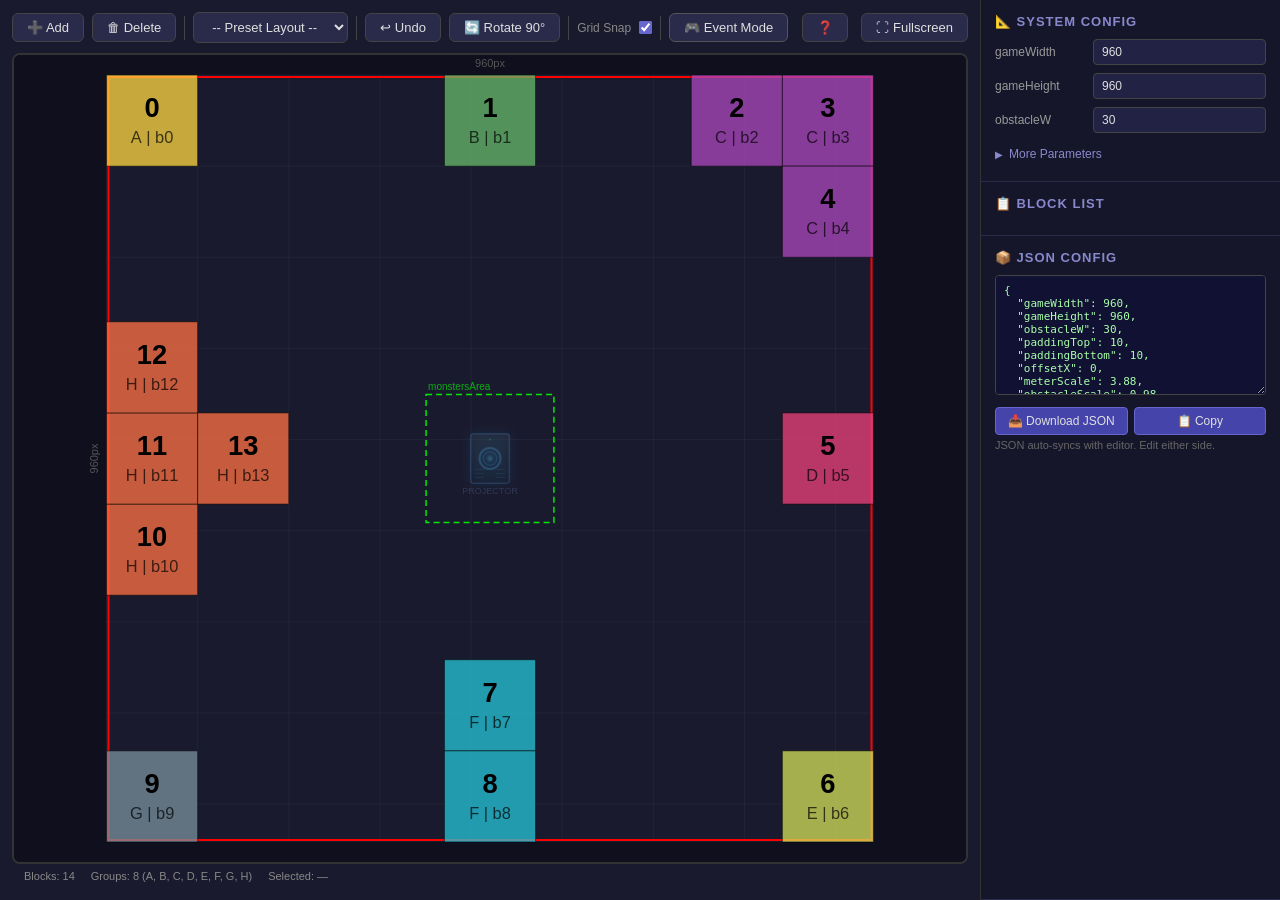
==== commit 6803abc9: "imporve" ====
--- a/game_lavafloor_editor.html
+++ b/game_lavafloor_editor.html
@@ -249,6 +249,10 @@
         .canvas-wrapper.event-mode {
             border-color: rgba(255, 80, 80, 0.5);
             box-shadow: 0 0 16px rgba(255, 60, 60, 0.25) inset;
+        }
+        body.fullscreen-mode .canvas-wrapper.event-mode {
+            border-color: transparent;
+            box-shadow: none;
         }
 
         /* Fullscreen: hide side panel, maximise canvas */
@@ -1226,12 +1230,18 @@
             ctx.beginPath(); ctx.moveTo(ax, sy); ctx.lineTo(ax + aw, sy); ctx.stroke();
         }
 
-        // Game area border
-        ctx.strokeStyle = '#444';
-        ctx.lineWidth = 2;
-        ctx.strokeRect(ax, ay, aw, ah);
-
-        // Red border: monsters area (centered, stroke only)
+        // Game area outer border (same semantic as test_page drawDebugOutLayer)
+        const lineSize = 2;
+        ctx.strokeStyle = 'rgba(255, 0, 0, 1)';
+        ctx.lineWidth = lineSize;
+        ctx.strokeRect(
+            ax + lineSize,
+            ay + lineSize,
+            aw - 2 * lineSize,
+            ah - 2 * lineSize
+        );
+
+        // Monsters area border (centered, stroke only)
         const mawEditor = (state.monstersAreaWidth || 0) * canvasScale;
         const mahEditor = (state.monstersAreaHeight || 0) * canvasScale;
         const maOffXEditor = (state.monstersAreaOffsetX || 0) * canvasScale;
@@ -1239,13 +1249,13 @@
         if (mawEditor > 0 && mahEditor > 0) {
             const maCenterXEditor = ax + aw / 2 + maOffXEditor;
             const maCenterYEditor = ay + ah / 2 + maOffYEditor;
-            ctx.strokeStyle = 'rgba(255, 0, 0, 0.8)';
+            ctx.strokeStyle = 'rgba(0, 255, 0, 0.9)';
             ctx.lineWidth = 1.5;
             ctx.setLineDash([6, 4]);
             ctx.strokeRect(maCenterXEditor - mawEditor / 2, maCenterYEditor - mahEditor / 2, mawEditor, mahEditor);
             ctx.setLineDash([]);
             // Label
-            ctx.fillStyle = 'rgba(255, 0, 0, 0.5)';
+            ctx.fillStyle = 'rgba(0, 255, 0, 0.65)';
             ctx.font = '10px sans-serif';
             ctx.textAlign = 'left';
             ctx.textBaseline = 'bottom';
@@ -1318,6 +1328,44 @@
 // activeEvents: Map<blockIdx, {startTime, duration}>
 const activeEvents = new Map();
 let animFrameId = null;
+let stepAudioCtx = null;
+
+function getStepAudioContext() {
+    if (!stepAudioCtx) {
+        const Ctx = window.AudioContext || window.webkitAudioContext;
+        if (!Ctx) return null;
+        stepAudioCtx = new Ctx();
+    }
+    if (stepAudioCtx.state === 'suspended') {
+        stepAudioCtx.resume().catch(() => {});
+    }
+    return stepAudioCtx;
+}
+
+function playStepSound(blockIdx = 0) {
+    const audioCtx = getStepAudioContext();
+    if (!audioCtx) return;
+
+    const now = audioCtx.currentTime;
+    const osc = audioCtx.createOscillator();
+    const gain = audioCtx.createGain();
+
+    // Slight pitch variation by block index for a more natural feel.
+    const baseFreq = 200 + (Math.abs(Number(blockIdx) || 0) % 7) * 16;
+    osc.type = 'triangle';
+    osc.frequency.setValueAtTime(baseFreq, now);
+    osc.frequency.exponentialRampToValueAtTime(baseFreq * 0.72, now + 0.08);
+
+    gain.gain.setValueAtTime(0.0001, now);
+    gain.gain.exponentialRampToValueAtTime(0.12, now + 0.008);
+    gain.gain.exponentialRampToValueAtTime(0.0001, now + 0.11);
+
+    osc.connect(gain);
+    gain.connect(audioCtx.destination);
+
+    osc.start(now);
+    osc.stop(now + 0.12);
+}
 
 function setEventMode(enabled) {
     eventMode = enabled;
@@ -1359,6 +1407,7 @@
 
 function triggerBlockEvent(idx) {
     activeEvents.set(idx, { startTime: performance.now(), duration: 600 });
+    playStepSound(idx);
 }
 
 // Hardware signal listener (same as test_page)
@@ -1383,116 +1432,52 @@
 
 function renderEventMode() {
     const now = performance.now();
-    const w = canvas.width, h = canvas.height;
-    ctx.clearRect(0, 0, w, h);
-
-    // Background
-    ctx.fillStyle = '#0f0f1e';
-    ctx.fillRect(0, 0, w, h);
-
-    // Game area
-    const [ax, ay] = gameToScreen(0, 0);
-    const aw = state.gameWidth * canvasScale;
-    const ah = state.gameHeight * canvasScale;
-    ctx.fillStyle = '#1a1a2e';
-    ctx.fillRect(ax, ay, aw, ah);
-
-    // Grid lines (subtle)
-    ctx.strokeStyle = 'rgba(255,255,255,0.03)';
-    ctx.lineWidth = 1;
-    const gridGamePx = getActualObstacleW();
-    for (let gx = 0; gx <= state.gameWidth; gx += gridGamePx) {
-        const [sx] = gameToScreen(gx, 0);
-        ctx.beginPath(); ctx.moveTo(sx, ay); ctx.lineTo(sx, ay + ah); ctx.stroke();
-    }
-    for (let gy = 0; gy <= state.gameHeight; gy += gridGamePx) {
-        const [, sy] = gameToScreen(0, gy);
-        ctx.beginPath(); ctx.moveTo(ax, sy); ctx.lineTo(ax + aw, sy); ctx.stroke();
-    }
-
-    ctx.strokeStyle = '#444';
-    ctx.lineWidth = 2;
-    ctx.strokeRect(ax, ay, aw, ah);
+    // Keep base rendering unchanged (red/yellow borders, labels, etc.)
+    render();
 
     const actualOw = getActualObstacleW();
     const blockScreenW = actualOw * canvasScale;
-
     for (let i = 0; i < state.blocks.length; i++) {
+        const ev = activeEvents.get(i);
+        if (!ev) continue;
+
+        const elapsed = now - ev.startTime;
+        if (elapsed >= ev.duration) {
+            activeEvents.delete(i);
+            continue;
+        }
+
+        const raw = elapsed / ev.duration;
+        const t = Math.sin(raw * Math.PI); // 0→1→0
         const b = state.blocks[i];
         const [sx, sy] = gameToScreen(b.x, b.y);
+        const cx = sx + blockScreenW / 2;
+        const cy = sy + blockScreenW / 2;
         const baseColor = getGroupColor(b.group);
 
-        const ev = activeEvents.get(i);
-        let t = 0; // 0 = idle, 1 = peak of activation
-        if (ev) {
-            const elapsed = now - ev.startTime;
-            if (elapsed >= ev.duration) {
-                activeEvents.delete(i);
-            } else {
-                // ease-out curve: rises fast then fades
-                const raw = elapsed / ev.duration;
-                t = Math.sin(raw * Math.PI); // 0→1→0 arc
-            }
-        }
-
-        // Scale the block for "pop" effect
-        const scale = 1 + t * 0.18;
-        const cx = sx + blockScreenW / 2;
-        const cyc = sy + blockScreenW / 2;
-        const sw = blockScreenW * scale;
-
+        // Soft glow pulse around the tile
         ctx.save();
-        ctx.translate(cx, cyc);
-
-        // Glow
-        if (t > 0) {
-            ctx.shadowColor = baseColor;
-            ctx.shadowBlur = 24 * t;
-        }
-
-        // Fill
-        ctx.globalAlpha = 0.6 + t * 0.4;
-        ctx.fillStyle = t > 0 ? '#ffffff' : baseColor;
-        ctx.fillRect(-sw / 2, -sw / 2, sw, sw);
-
-        // Overlay color tint when active
-        if (t > 0) {
-            ctx.globalAlpha = t * 0.6;
-            ctx.fillStyle = baseColor;
-            ctx.fillRect(-sw / 2, -sw / 2, sw, sw);
-        }
-
-        ctx.globalAlpha = 1;
-        ctx.shadowBlur = 0;
-        ctx.strokeStyle = t > 0 ? '#ffffff' : 'rgba(0,0,0,0.5)';
-        ctx.lineWidth = t > 0 ? 2.5 : 1;
-        ctx.strokeRect(-sw / 2, -sw / 2, sw, sw);
-
-        // Label
-        ctx.fillStyle = t > 0.4 ? '#000' : '#000';
-        ctx.font = `bold ${Math.max(10, blockScreenW * 0.3)}px sans-serif`;
-        ctx.textAlign = 'center';
-        ctx.textBaseline = 'middle';
-        ctx.fillText(`${i}`, 0, -blockScreenW * 0.12);
-
-        ctx.font = `${Math.max(8, blockScreenW * 0.18)}px sans-serif`;
-        ctx.fillStyle = 'rgba(0,0,0,0.7)';
-        ctx.fillText(`${b.group}`, 0, blockScreenW * 0.2);
-
+        ctx.globalAlpha = 0.12 + t * 0.28;
+        ctx.fillStyle = baseColor;
+        const expand = blockScreenW * (0.08 + t * 0.18);
+        ctx.fillRect(
+            sx - expand / 2,
+            sy - expand / 2,
+            blockScreenW + expand,
+            blockScreenW + expand
+        );
         ctx.restore();
 
         // Ripple ring
-        if (t > 0) {
-            const ringR = (blockScreenW / 2) * (1 + t * 1.2);
-            ctx.save();
-            ctx.globalAlpha = (1 - t) * 0.7;
-            ctx.strokeStyle = baseColor;
-            ctx.lineWidth = 2;
-            ctx.beginPath();
-            ctx.arc(cx, cyc, ringR, 0, Math.PI * 2);
-            ctx.stroke();
-            ctx.restore();
-        }
+        const ringR = (blockScreenW / 2) * (1 + t * 1.2);
+        ctx.save();
+        ctx.globalAlpha = (1 - t) * 0.8;
+        ctx.strokeStyle = baseColor;
+        ctx.lineWidth = 2;
+        ctx.beginPath();
+        ctx.arc(cx, cy, ringR, 0, Math.PI * 2);
+        ctx.stroke();
+        ctx.restore();
     }
 
     // Stats
